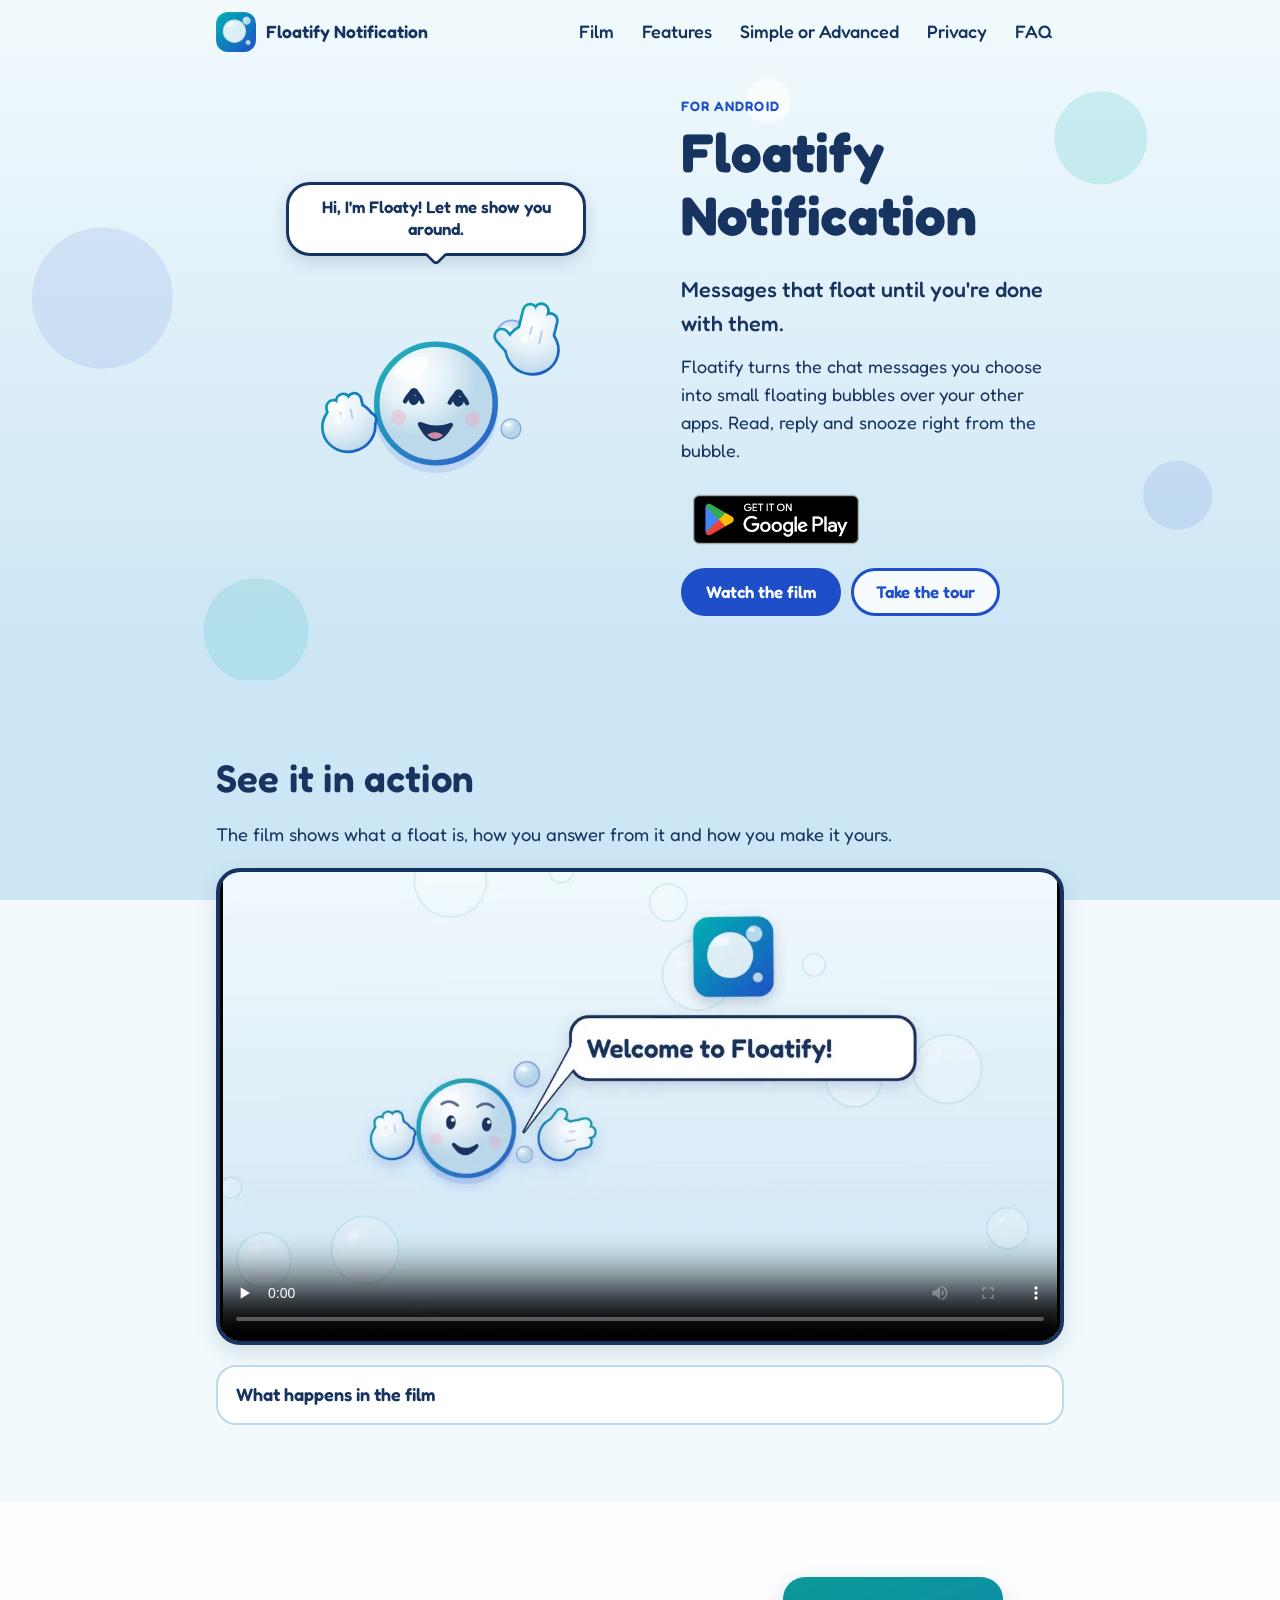
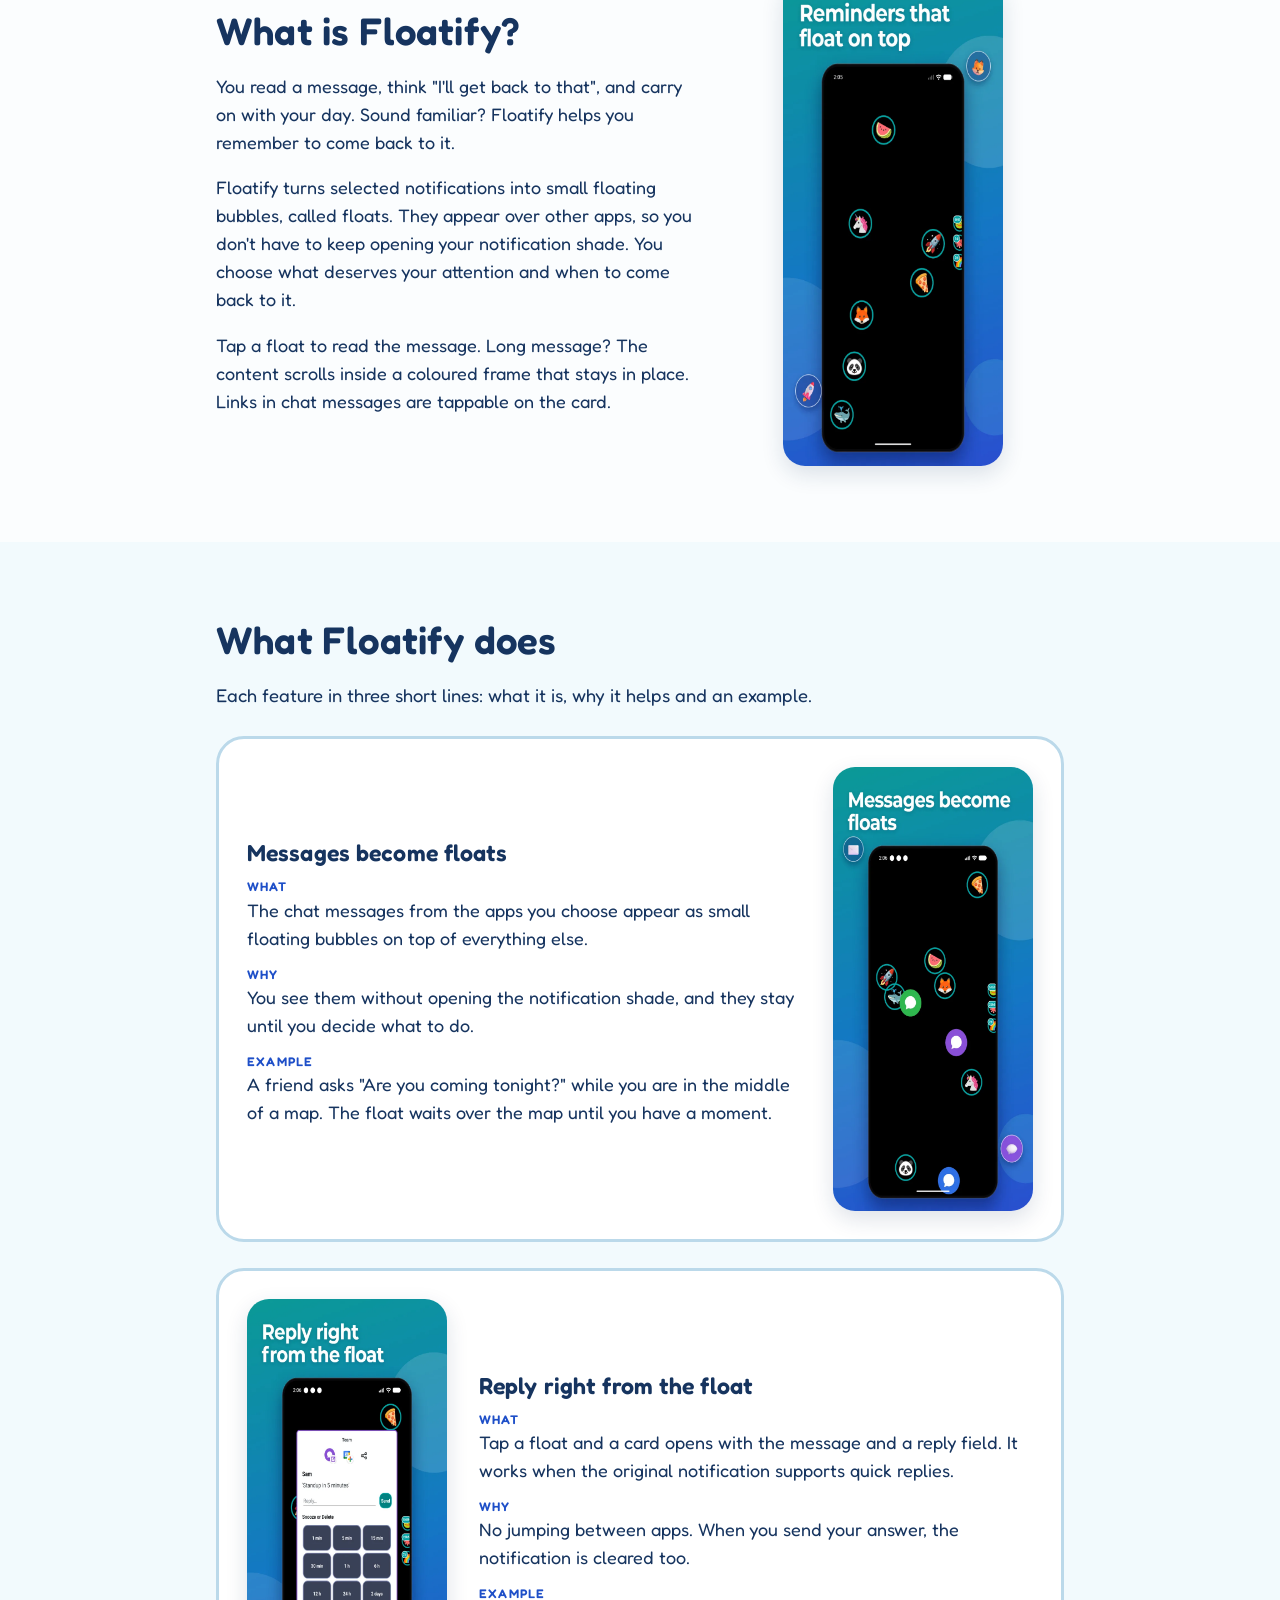
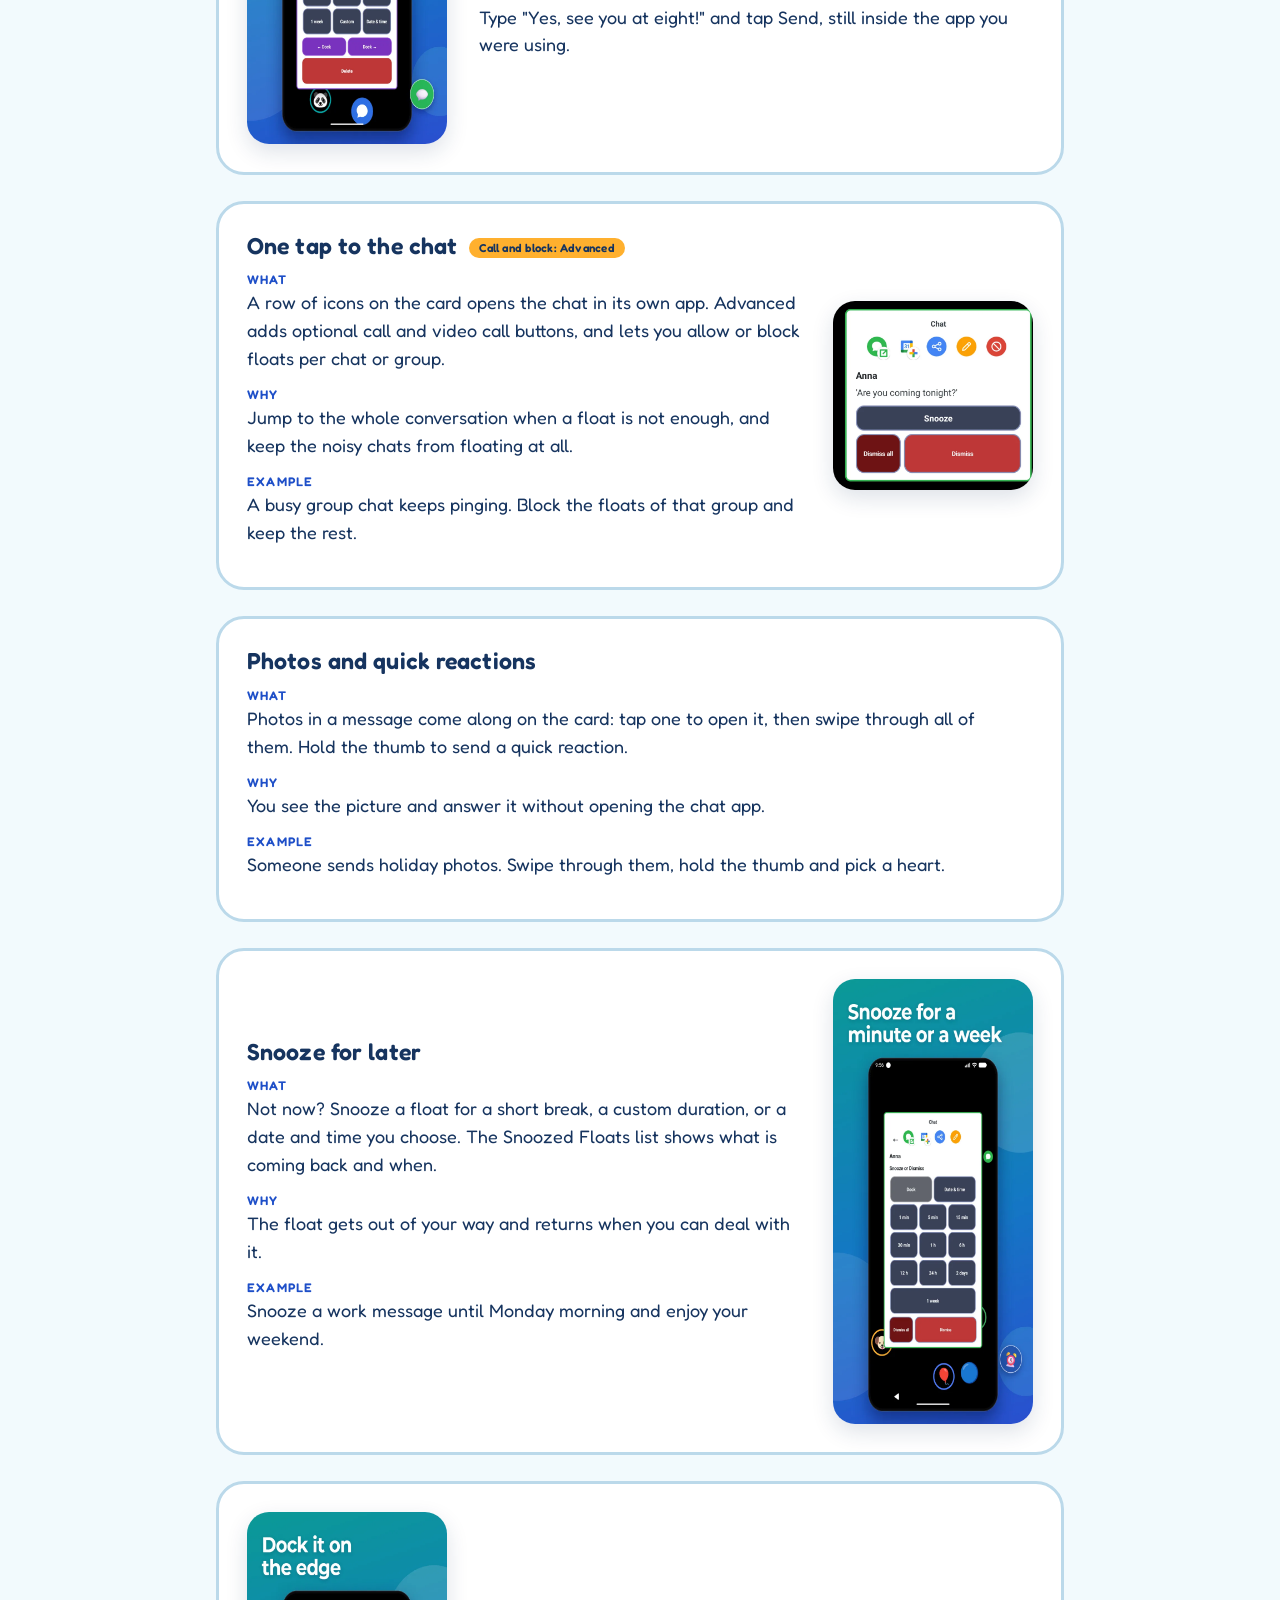
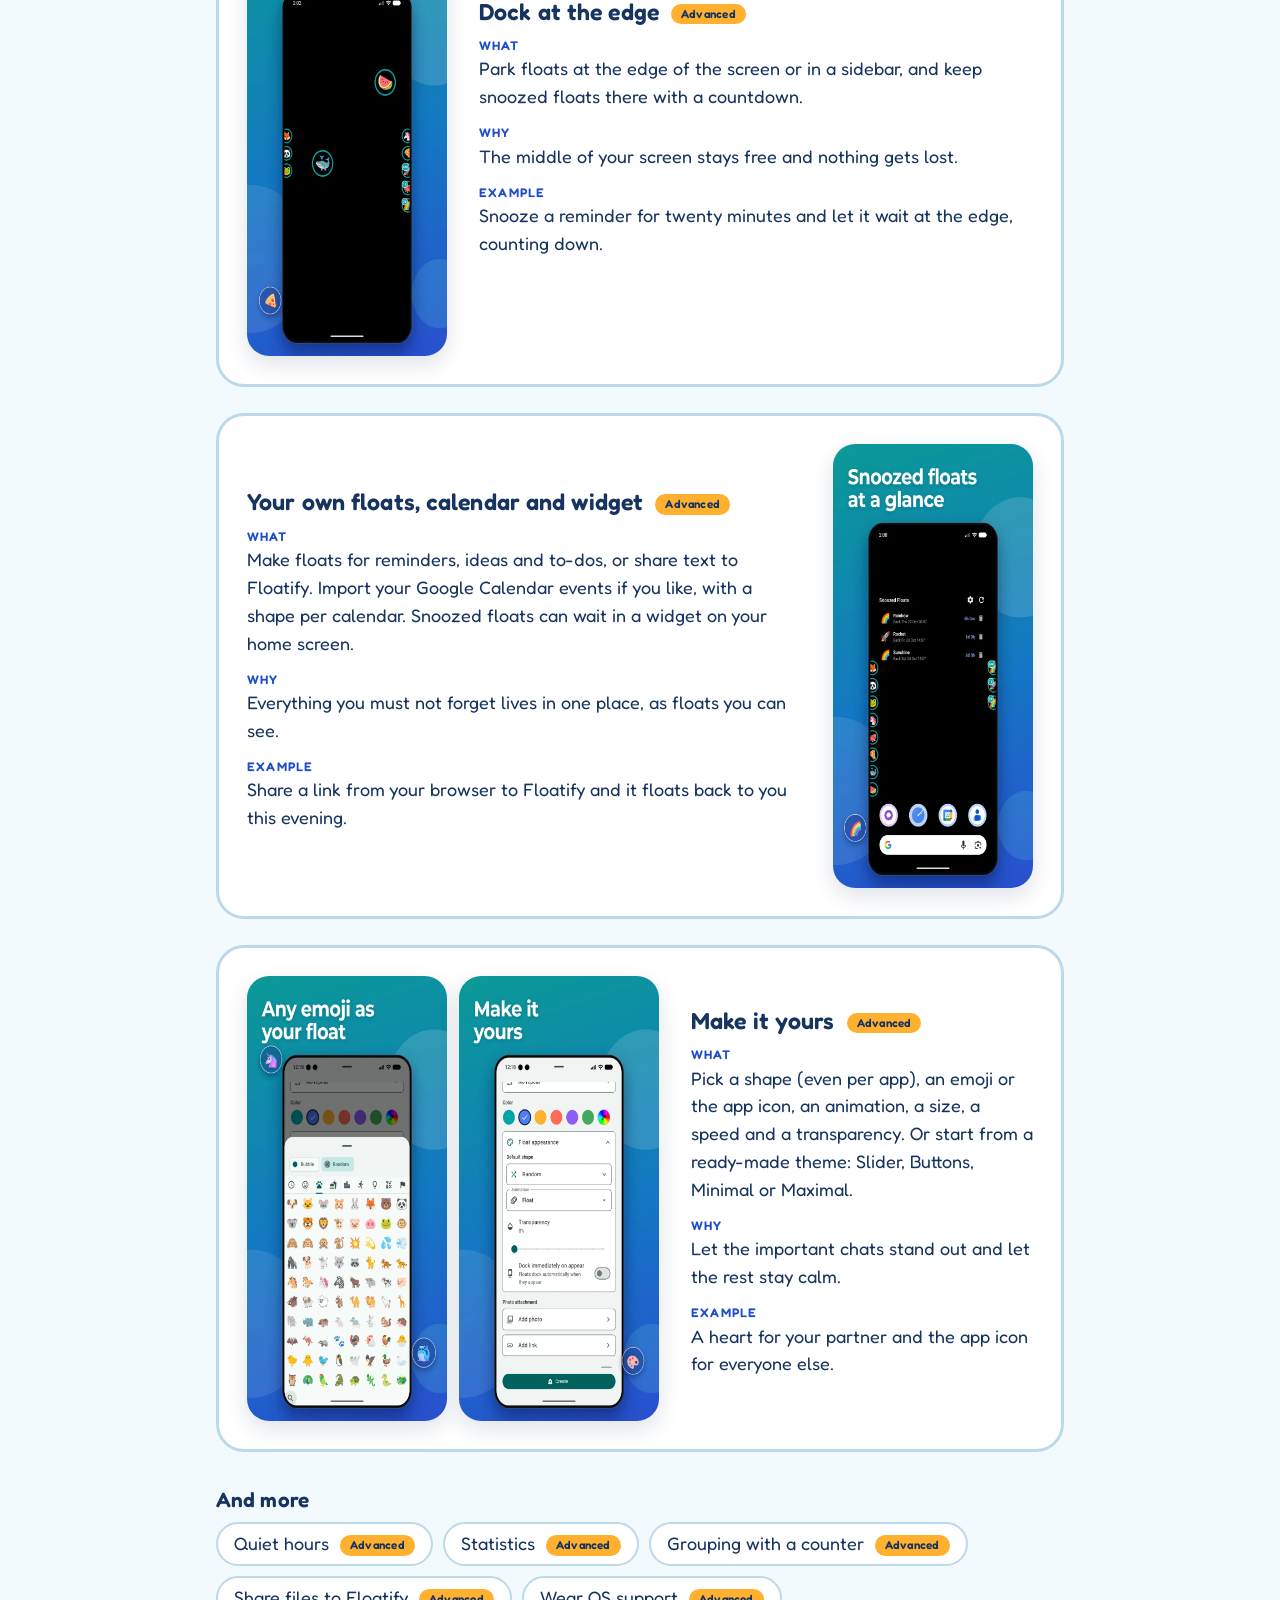
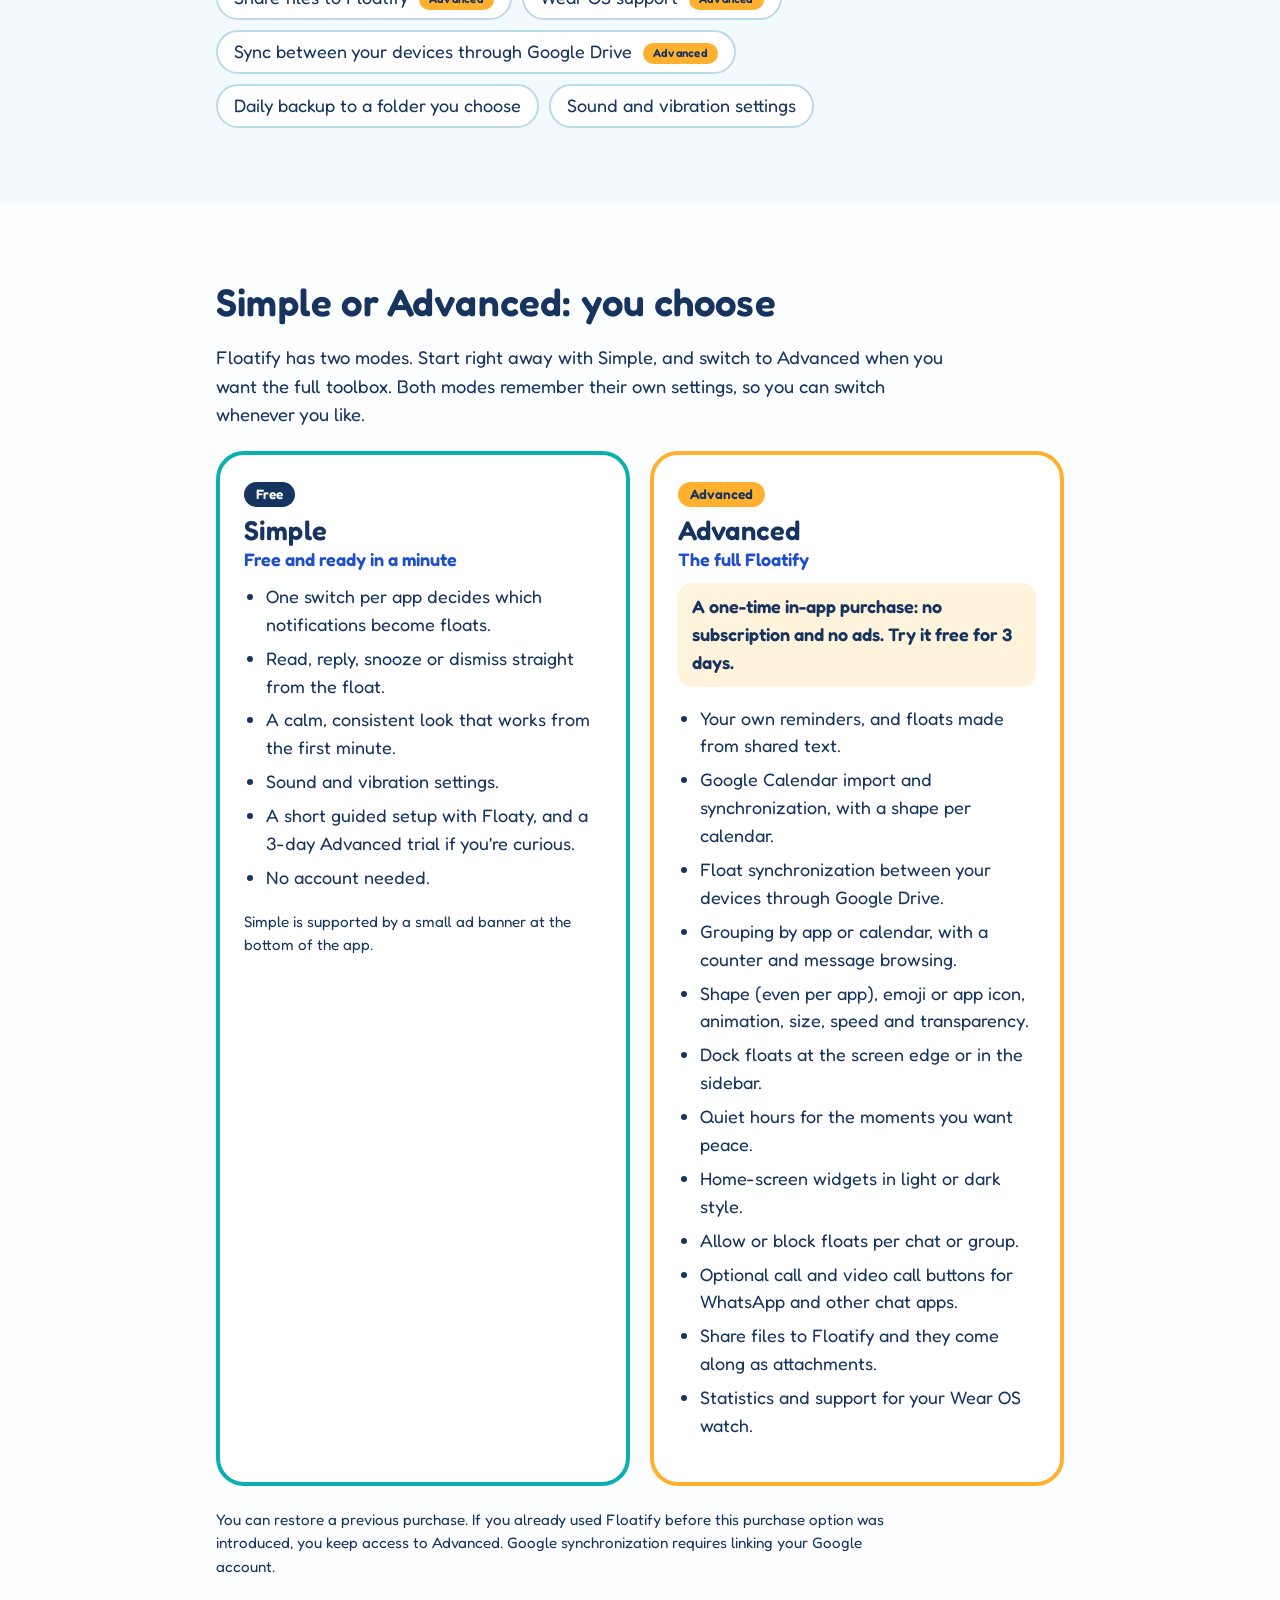
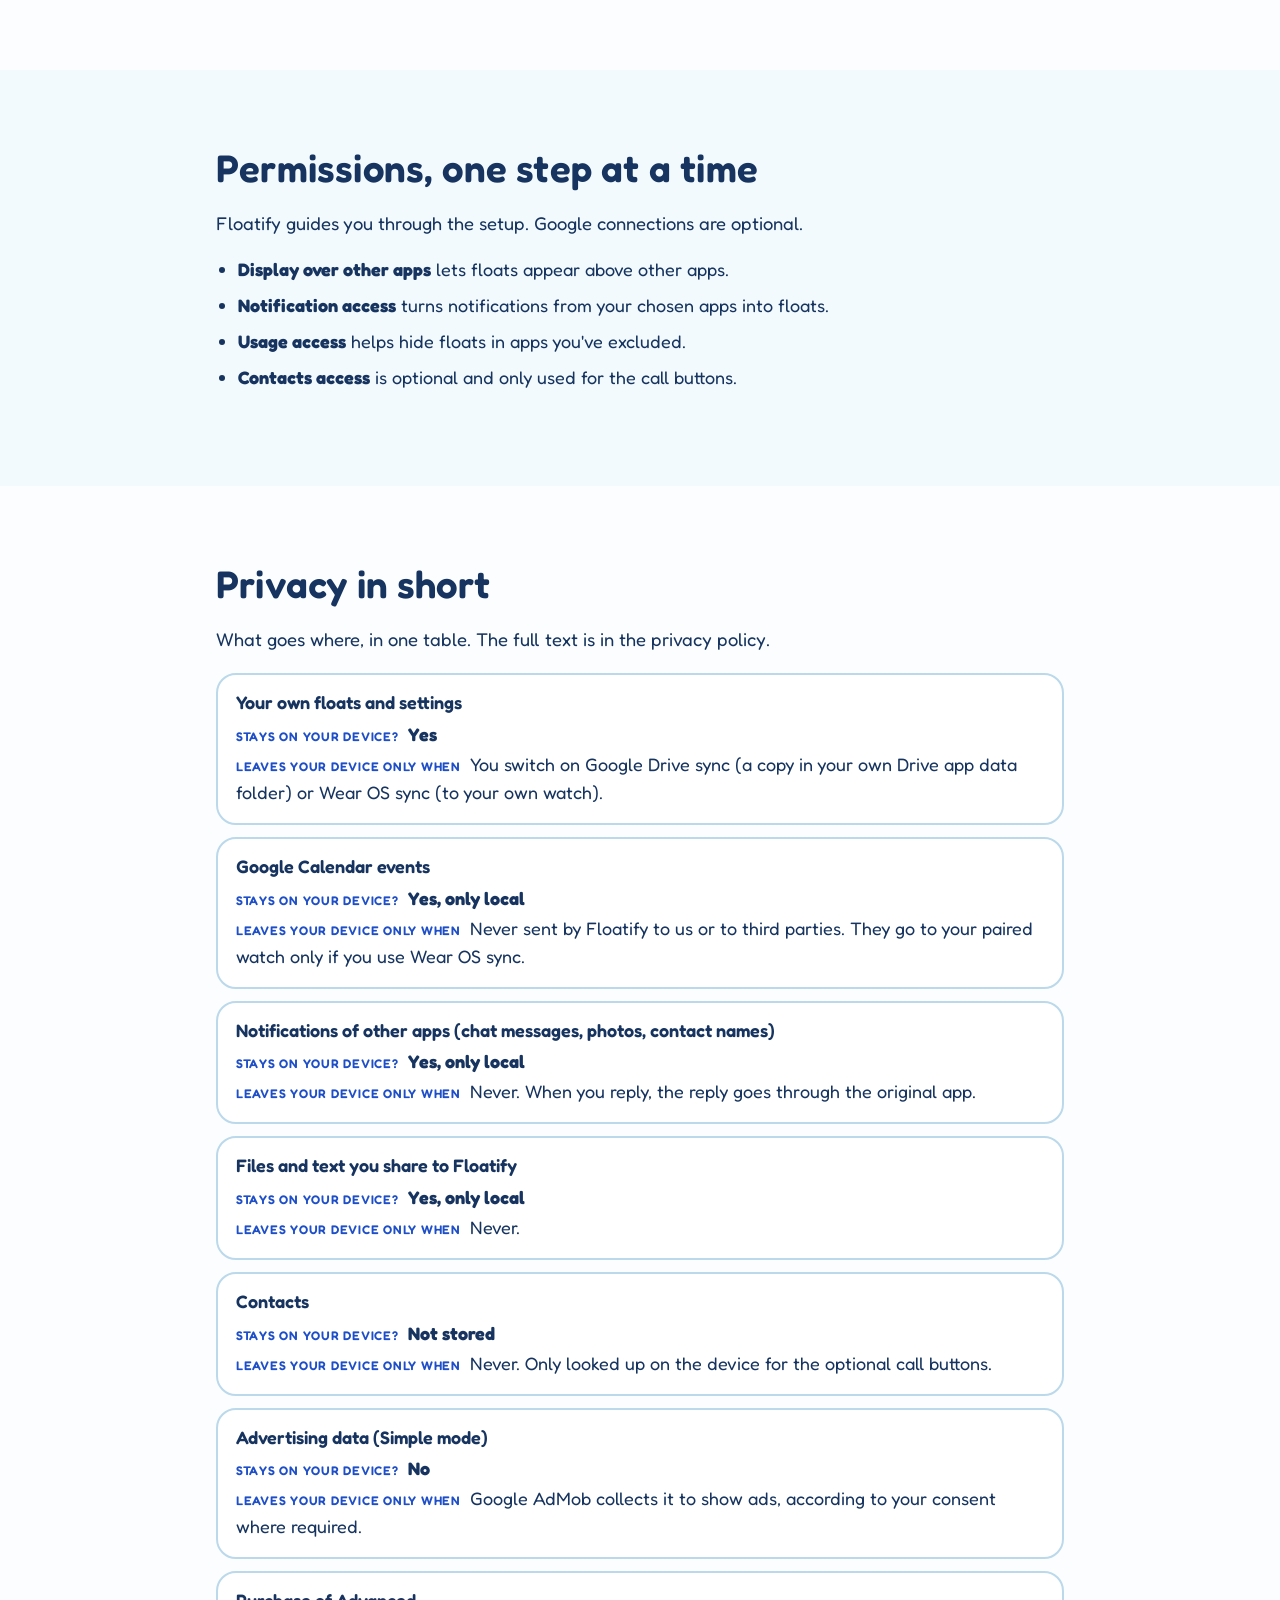
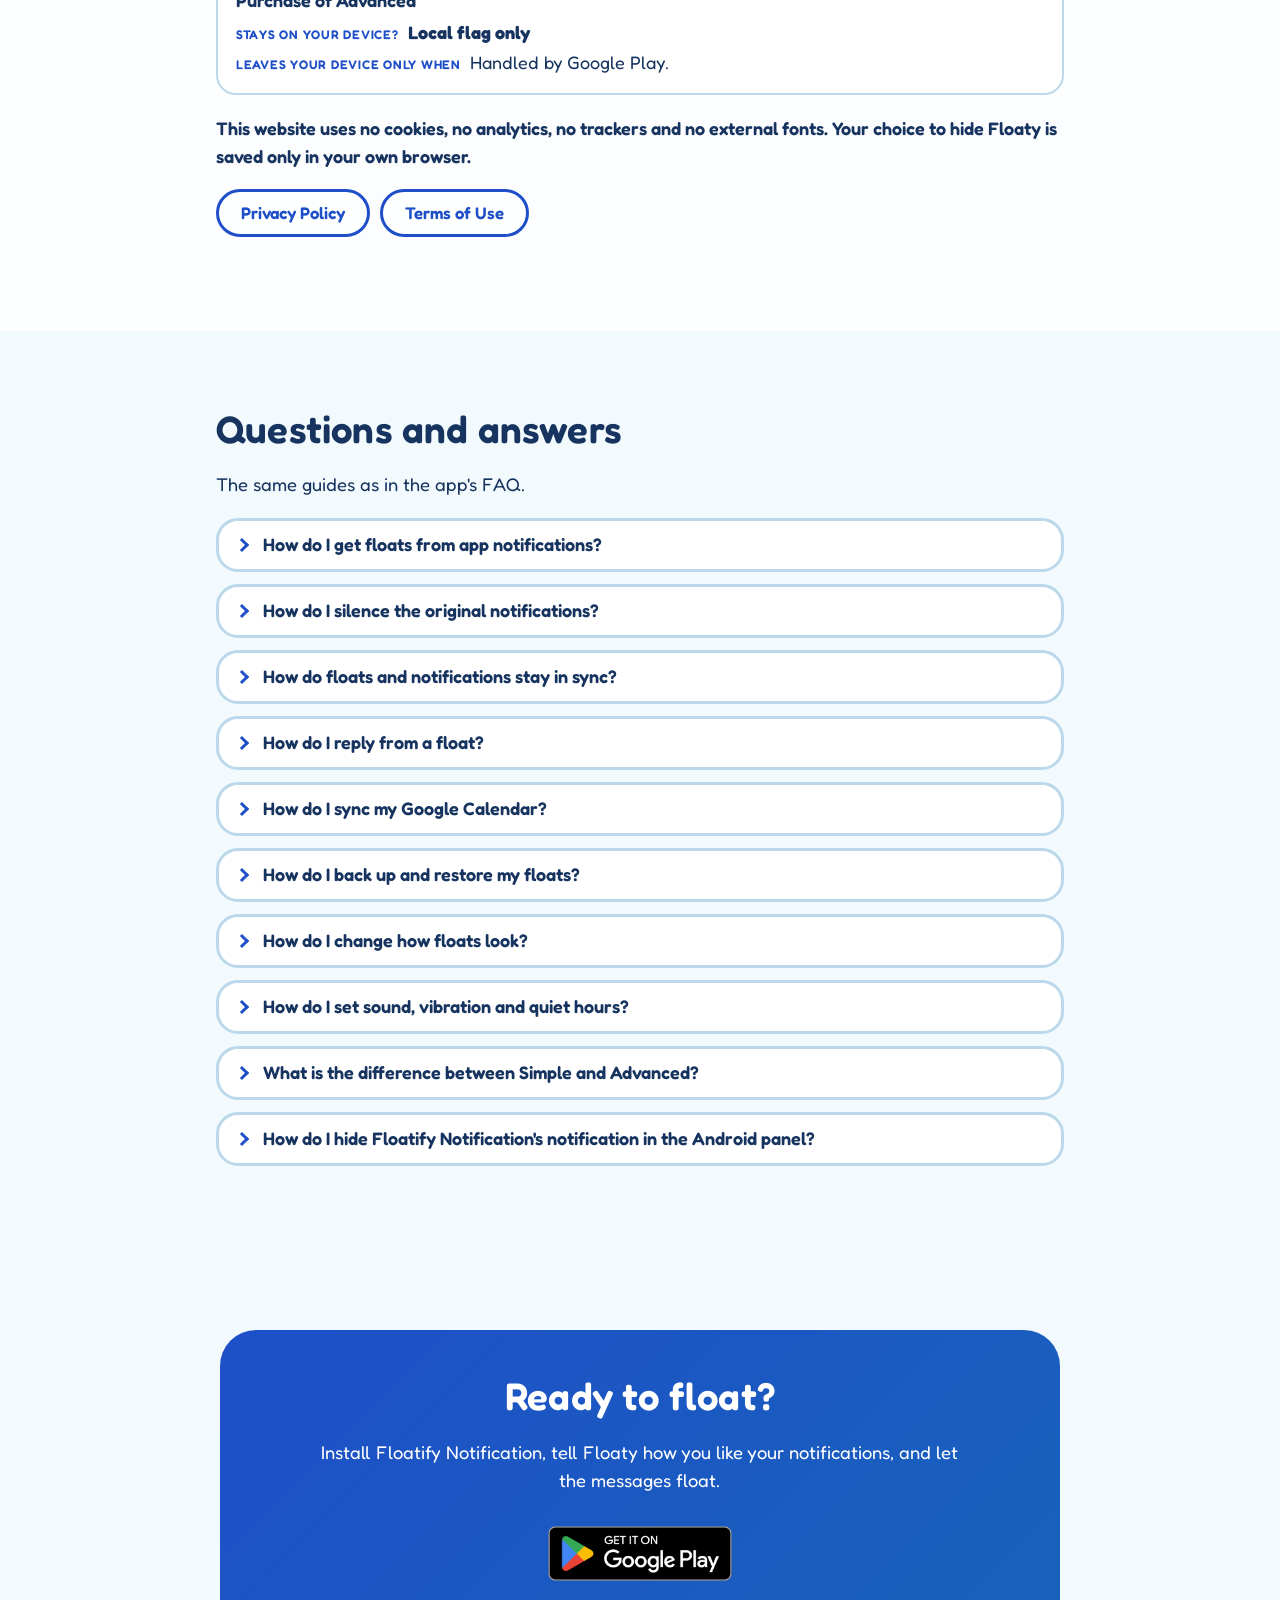
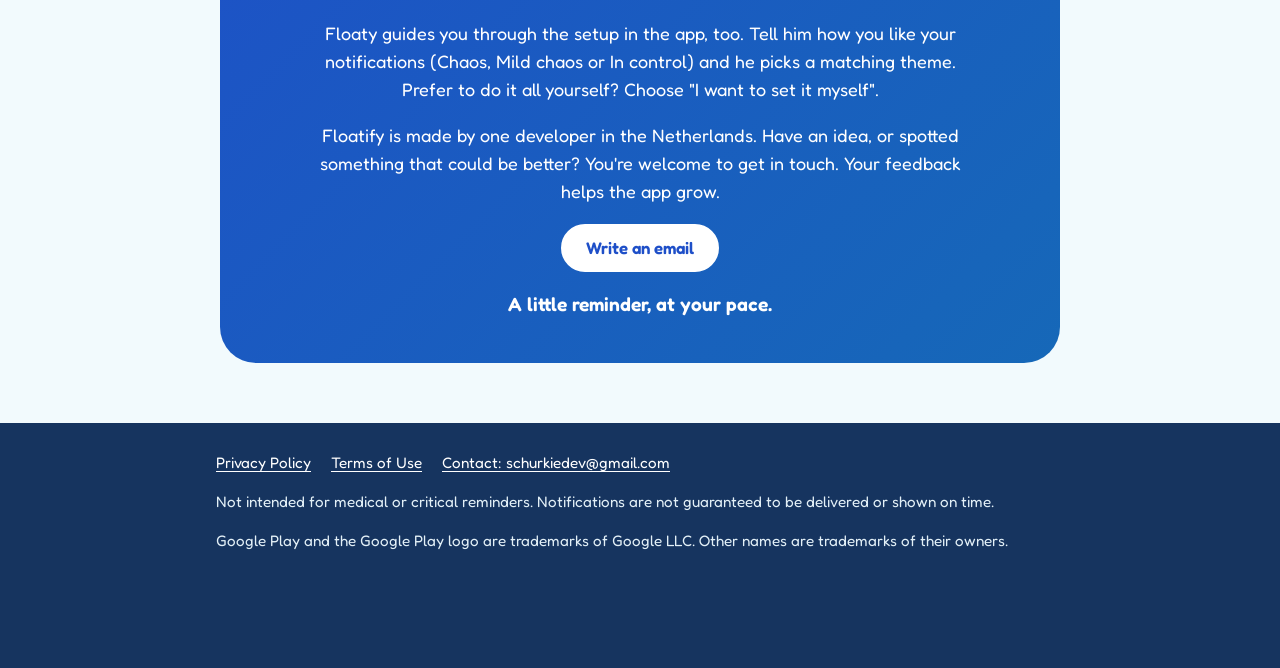
==== FloatifyNotifications/index.html @ dc4e61ee "Floatify website: Floaty as guide, promo film, feature and privacy sections Static site in FloatifyN" ====
<!doctype html>
<html lang="en" dir="ltr">
<head>
<meta charset="utf-8">
<meta name="viewport" content="width=device-width, initial-scale=1">
<title>Floatify Notification – messages that float until you&#39;re done</title>
<meta name="description" content="Floatify Notification turns chat messages into small floating bubbles over your other apps. Read, reply, snooze, dock. Free to start on Android.">
<link rel="canonical" href="https://schurkie.github.io/FloatifyNotifications/">
<meta name="theme-color" content="#0AB0B0">
<link rel="icon" type="image/png" sizes="32x32" href="assets/img/favicon-32.png">
<link rel="apple-touch-icon" href="assets/img/apple-touch-icon.png">
<meta property="og:type" content="website">
<meta property="og:site_name" content="Floatify Notification">
<meta property="og:title" content="Floatify Notification – messages that float until you&#39;re done">
<meta property="og:description" content="Floatify Notification turns chat messages into small floating bubbles over your other apps. Read, reply, snooze, dock. Free to start on Android.">
<meta property="og:url" content="https://schurkie.github.io/FloatifyNotifications/">
<meta property="og:image" content="https://schurkie.github.io/FloatifyNotifications/assets/img/og-image.png">
<meta property="og:image:width" content="1200">
<meta property="og:image:height" content="630">
<meta property="og:image:alt" content="Floaty, the Floatify mascot, next to the text Floatify Notification: messages that float until you&#39;re done.">
<meta name="twitter:card" content="summary_large_image">
<meta name="twitter:title" content="Floatify Notification – messages that float until you&#39;re done">
<meta name="twitter:description" content="Floatify Notification turns chat messages into small floating bubbles over your other apps. Read, reply, snooze, dock. Free to start on Android.">
<meta name="twitter:image" content="https://schurkie.github.io/FloatifyNotifications/assets/img/og-image.png">
<link rel="preload" href="assets/fonts/Fredoka-latin.woff2" as="font" type="font/woff2" crossorigin>
<link rel="stylesheet" href="assets/css/site.css">
<script>document.documentElement.className += ' js';</script>
<script type="application/ld+json">
{
  "@context": "https://schema.org",
  "@type": "SoftwareApplication",
  "name": "Floatify Notification",
  "description": "Floatify Notification turns chat messages into small floating bubbles over your other apps. Read, reply, snooze, dock. Free to start on Android.",
  "url": "https://schurkie.github.io/FloatifyNotifications/",
  "image": "https://schurkie.github.io/FloatifyNotifications/assets/img/og-image.png",
  "applicationCategory": "UtilitiesApplication",
  "operatingSystem": "ANDROID",
  "downloadUrl": "https://play.google.com/store/apps/details?id=com.bubblefication.bubblefication",
  "inLanguage": "en",
  "offers": {
    "@type": "Offer",
    "price": "0",
    "priceCurrency": "EUR",
    "description": "Free to install. Advanced mode is a one-time in-app purchase."
  }
}
</script>
</head>
<body>
<a class="skip" href="#main">Skip to the content</a>

<header class="site-header">
  <div class="wrap header-bar">
    <a class="brand" href="#top" aria-label="Floatify Notification, back to the top">
      <img src="assets/img/logo-192.png" width="40" height="40" alt="">
      <span>Floatify Notification</span>
    </a>
    <nav class="nav" aria-label="Sections">
      <a href="#film">Film</a><a href="#features">Features</a><a href="#modes">Simple or Advanced</a><a href="#privacy">Privacy</a><a href="#faq">FAQ</a>
    </nav>
  </div>
</header>

<main id="main">

  <section class="hero" id="top" data-guide="hero" data-say="Hi, I&#39;m Floaty! Let me show you around." data-pose="wave" aria-labelledby="hero-title">
    <div class="wrap hero-grid">
      <div class="hero-stage" id="hero-stage" data-gag-say="Whee!">
        <p class="bubble hero-bubble" id="hero-bubble">Hi, I&#39;m Floaty! Let me show you around.</p>
        <div class="hero-floaty">
          <img class="hero-fallback" src="assets/img/floaty-hero.svg" width="420" height="420" alt="Floaty, a friendly round bubble with a face and little hands, waving.">
          <div class="floaty-host" id="hero-host" aria-hidden="true"></div>
        </div>
      </div>
      <div class="hero-text">
        <p class="eyebrow">For Android</p>
        <h1 id="hero-title">Floatify Notification</h1>
        <p class="lead">Messages that float until you&#39;re done with them.</p>
        <p class="sub">Floatify turns the chat messages you choose into small floating bubbles over your other apps. Read, reply and snooze right from the bubble.</p>
        <div class="cta">
          <a class="play" data-avoid href="https://play.google.com/store/apps/details?id=com.bubblefication.bubblefication"><img src="assets/badges/google-play-en.png" width="646" height="250" alt="Get it on Google Play"></a>
          <div class="cta-buttons">
            <a class="btn btn-primary" data-avoid href="#film">Watch the film</a>
            <button class="btn btn-ghost js-only" data-avoid type="button" id="tour-start">Take the tour</button>
          </div>
        </div>
      </div>
    </div>
  </section>

  <section class="section" id="film" data-guide="film" data-say="Press play and see it in action." data-pose="welcome" aria-labelledby="film-title">
    <div class="wrap">
      <h2 id="film-title">See it in action</h2>
      <p class="section-lead">The film shows what a float is, how you answer from it and how you make it yours.</p>
      <div class="video-frame" data-avoid>
        <video controls playsinline preload="none" width="1280" height="720" poster="media/floatify-promo-long-poster.webp" aria-label="Floatify Notification, the film">
          <source src="media/floatify-promo-long.mp4" type="video/mp4">
          <p>Your browser cannot play this video. You can <a href="media/floatify-promo-long.mp4">download the film (MP4)</a>.</p>
        </video>
      </div>
      <details class="scenes">
        <summary>What happens in the film</summary>
        <ol>
          <li>Chat messages come in and disappear.</li>
          <li>Floatify turns every message into a float.</li>
          <li>Open it, read it, reply on the spot.</li>
          <li>One tap opens the chat, or blocks a contact or group.</li>
          <li>Photos come along: tap one, swipe through them all.</li>
          <li>Hold the thumb for a quick reaction.</li>
          <li>Snoozed floats wait in a widget on your home screen.</li>
          <li>Not now? Snooze it, or dock it at the edge.</li>
          <li>Reminders, ideas, to-dos: make your own floats.</li>
          <li>Make it yours. Pick a shape and a motion.</li>
          <li>No time? Start from a ready-made theme.</li>
          <li>Bigger? Faster? Just tap.</li>
          <li>Park floats at the edge, or in a sidebar.</li>
          <li>Your Google Calendar can send floats too.</li>
          <li>A daily backup keeps your floats safe.</li>
          <li>Simple is easy. Advanced is full control.</li>
          
        </ol>
      </details>
    </div>
  </section>

  <section class="section section-alt" id="what" data-guide="what" data-say="Messages come in and disappear. Floatify keeps them floating until you&#39;re done." data-pose="wow" aria-labelledby="what-title">
    <div class="wrap what-grid">
      <div class="what-text">
        <h2 id="what-title">What is Floatify?</h2>
        <p>You read a message, think &quot;I&#39;ll get back to that&quot;, and carry on with your day. Sound familiar? Floatify helps you remember to come back to it.</p>
        <p>Floatify turns selected notifications into small floating bubbles, called floats. They appear over other apps, so you don&#39;t have to keep opening your notification shade. You choose what deserves your attention and when to come back to it.</p>
        <p>Tap a float to read the message. Long message? The content scrolls inside a coloured frame that stays in place. Links in chat messages are tappable on the card.</p>
      </div>
      <figure class="shot">
        <img src="assets/img/shot-01-float-on-top.webp" width="720" height="1600" alt="A phone screen with small round floats with emoji floating on top of it, under the caption Reminders that float on top." loading="lazy" decoding="async">
      </figure>
    </div>
  </section>

  <section class="section" id="features" aria-labelledby="features-title">
    <div class="wrap">
      <div data-guide="features" data-say="Here&#39;s what I can do. Let me show you." data-pose="happy">
        <h2 id="features-title">What Floatify does</h2>
        <p class="section-lead">Each feature in three short lines: what it is, why it helps and an example.</p>
      </div>
      
      <article class="feature" id="f-floats" data-guide="feature-floats" data-say="Every message becomes a bubble, just like me. It floats until you&#39;re done." data-pose="happy">
        <div class="feature-text">
          <h3>Messages become floats
            
            
          </h3>
          <dl class="www">
            <div><dt>What</dt><dd>The chat messages from the apps you choose appear as small floating bubbles on top of everything else.</dd></div>
            <div><dt>Why</dt><dd>You see them without opening the notification shade, and they stay until you decide what to do.</dd></div>
            <div><dt>Example</dt><dd>A friend asks &quot;Are you coming tonight?&quot; while you are in the middle of a map. The float waits over the map until you have a moment.</dd></div>
          </dl>
        </div>
        
        <div class="feature-shots">
          <figure class="shot"><img src="assets/img/shot-02-messages-become-floats.webp" width="720" height="1600" alt="A phone screen with several floats, among them a chat bubble and a rocket, under the caption Messages become floats." loading="lazy" decoding="async"></figure>
          
        </div>
        
      </article>
      
      <article class="feature" id="f-reply" data-guide="feature-reply" data-say="Tap, type, send. You never have to leave your app." data-pose="wave">
        <div class="feature-text">
          <h3>Reply right from the float
            
            
          </h3>
          <dl class="www">
            <div><dt>What</dt><dd>Tap a float and a card opens with the message and a reply field. It works when the original notification supports quick replies.</dd></div>
            <div><dt>Why</dt><dd>No jumping between apps. When you send your answer, the notification is cleared too.</dd></div>
            <div><dt>Example</dt><dd>Type &quot;Yes, see you at eight!&quot; and tap Send, still inside the app you were using.</dd></div>
          </dl>
        </div>
        
        <div class="feature-shots">
          <figure class="shot"><img src="assets/img/shot-03-reply-from-float.webp" width="720" height="1600" alt="An opened float card with a message from Sam, a reply field with a Send button and a grid of snooze times, under the caption Reply right from the float." loading="lazy" decoding="async"></figure>
          
        </div>
        
      </article>
      
      <article class="feature" id="f-chat" data-guide="feature-chat" data-say="One tap opens the chat. A group that never stops? Block its floats." data-pose="welcome">
        <div class="feature-text">
          <h3>One tap to the chat
            
            <span class="tag tag-part" title="Part of Advanced mode">Call and block: Advanced</span>
          </h3>
          <dl class="www">
            <div><dt>What</dt><dd>A row of icons on the card opens the chat in its own app. Advanced adds optional call and video call buttons, and lets you allow or block floats per chat or group.</dd></div>
            <div><dt>Why</dt><dd>Jump to the whole conversation when a float is not enough, and keep the noisy chats from floating at all.</dd></div>
            <div><dt>Example</dt><dd>A busy group chat keeps pinging. Block the floats of that group and keep the rest.</dd></div>
          </dl>
        </div>
        
        <div class="feature-shots">
          <figure class="shot"><img src="assets/img/card-open-chat.webp" width="720" height="680" alt="An opened float card for the contact Anna with a row of round icon buttons for opening the chat, adding to a calendar, sharing, editing and blocking, and buttons to snooze and dismiss." loading="lazy" decoding="async"></figure>
          
        </div>
        
      </article>
      
      <article class="feature" id="f-photos" data-guide="feature-photos" data-say="Photos come along! Swipe through them, and hold the thumb to react." data-pose="wow">
        <div class="feature-text">
          <h3>Photos and quick reactions
            
            
          </h3>
          <dl class="www">
            <div><dt>What</dt><dd>Photos in a message come along on the card: tap one to open it, then swipe through all of them. Hold the thumb to send a quick reaction.</dd></div>
            <div><dt>Why</dt><dd>You see the picture and answer it without opening the chat app.</dd></div>
            <div><dt>Example</dt><dd>Someone sends holiday photos. Swipe through them, hold the thumb and pick a heart.</dd></div>
          </dl>
        </div>
        
      </article>
      
      <article class="feature" id="f-snooze" data-guide="feature-snooze" data-say="Not now? Snooze it. It floats back when you&#39;re ready." data-pose="happy">
        <div class="feature-text">
          <h3>Snooze for later
            
            
          </h3>
          <dl class="www">
            <div><dt>What</dt><dd>Not now? Snooze a float for a short break, a custom duration, or a date and time you choose. The Snoozed Floats list shows what is coming back and when.</dd></div>
            <div><dt>Why</dt><dd>The float gets out of your way and returns when you can deal with it.</dd></div>
            <div><dt>Example</dt><dd>Snooze a work message until Monday morning and enjoy your weekend.</dd></div>
          </dl>
        </div>
        
        <div class="feature-shots">
          <figure class="shot"><img src="assets/img/shot-05-snooze.webp" width="720" height="1600" alt="The opened float card of a chat with a grid of snooze times from one minute to one week, under the caption Snooze for a minute or a week." loading="lazy" decoding="async"></figure>
          
        </div>
        
      </article>
      
      <article class="feature" id="f-dock" data-guide="feature-dock" data-say="Park floats at the edge, out of your way." data-pose="welcome">
        <div class="feature-text">
          <h3>Dock at the edge
            <span class="tag" title="Part of Advanced mode">Advanced</span>
            
          </h3>
          <dl class="www">
            <div><dt>What</dt><dd>Park floats at the edge of the screen or in a sidebar, and keep snoozed floats there with a countdown.</dd></div>
            <div><dt>Why</dt><dd>The middle of your screen stays free and nothing gets lost.</dd></div>
            <div><dt>Example</dt><dd>Snooze a reminder for twenty minutes and let it wait at the edge, counting down.</dd></div>
          </dl>
        </div>
        
        <div class="feature-shots">
          <figure class="shot"><img src="assets/img/shot-04-dock-on-edge.webp" width="720" height="1600" alt="A phone screen with a column of small docked floats along the left edge and one more float on the right edge, under the caption Dock it on the edge." loading="lazy" decoding="async"></figure>
          
        </div>
        
      </article>
      
      <article class="feature" id="f-own" data-guide="feature-own" data-say="Make floats for your own reminders, too. I&#39;ll keep them in sight." data-pose="thumbsUp">
        <div class="feature-text">
          <h3>Your own floats, calendar and widget
            <span class="tag" title="Part of Advanced mode">Advanced</span>
            
          </h3>
          <dl class="www">
            <div><dt>What</dt><dd>Make floats for reminders, ideas and to-dos, or share text to Floatify. Import your Google Calendar events if you like, with a shape per calendar. Snoozed floats can wait in a widget on your home screen.</dd></div>
            <div><dt>Why</dt><dd>Everything you must not forget lives in one place, as floats you can see.</dd></div>
            <div><dt>Example</dt><dd>Share a link from your browser to Floatify and it floats back to you this evening.</dd></div>
          </dl>
        </div>
        
        <div class="feature-shots">
          <figure class="shot"><img src="assets/img/shot-06-widget.webp" width="720" height="1600" alt="A phone home screen with a Floatify widget listing three snoozed floats, under the caption Snoozed floats at a glance." loading="lazy" decoding="async"></figure>
          
        </div>
        
      </article>
      
      <article class="feature" id="f-look" data-guide="feature-look" data-say="Pick a shape and a motion. Make it yours!" data-pose="happy">
        <div class="feature-text">
          <h3>Make it yours
            <span class="tag" title="Part of Advanced mode">Advanced</span>
            
          </h3>
          <dl class="www">
            <div><dt>What</dt><dd>Pick a shape (even per app), an emoji or the app icon, an animation, a size, a speed and a transparency. Or start from a ready-made theme: Slider, Buttons, Minimal or Maximal.</dd></div>
            <div><dt>Why</dt><dd>Let the important chats stand out and let the rest stay calm.</dd></div>
            <div><dt>Example</dt><dd>A heart for your partner and the app icon for everyone else.</dd></div>
          </dl>
        </div>
        
        <div class="feature-shots">
          <figure class="shot"><img src="assets/img/shot-07-any-emoji.webp" width="720" height="1600" alt="The emoji picker of Floatify with a large grid of animals and faces, under the caption Any emoji as your float." loading="lazy" decoding="async"></figure>
          <figure class="shot"><img src="assets/img/shot-08-make-it-yours.webp" width="720" height="1600" alt="The Float appearance settings with colour choices, default shape, animation and transparency, under the caption Make it yours." loading="lazy" decoding="async"></figure>
        </div>
        
      </article>
      
      <div class="more" data-guide="more" data-say="And there is a bit more." data-pose="welcome">
        <h3>And more</h3>
        <ul class="chips">
          <li>Quiet hours <span class="tag" title="Part of Advanced mode">Advanced</span></li>
          <li>Statistics <span class="tag" title="Part of Advanced mode">Advanced</span></li>
          <li>Grouping with a counter <span class="tag" title="Part of Advanced mode">Advanced</span></li>
          <li>Share files to Floatify <span class="tag" title="Part of Advanced mode">Advanced</span></li>
          <li>Wear OS support <span class="tag" title="Part of Advanced mode">Advanced</span></li>
          <li>Sync between your devices through Google Drive <span class="tag" title="Part of Advanced mode">Advanced</span></li>
          <li>Daily backup to a folder you choose</li>
          <li>Sound and vibration settings</li>
          
        </ul>
      </div>
    </div>
  </section>

  <section class="section section-alt" id="modes" data-guide="modes" data-say="Simple is easy. Advanced is full control." data-pose="welcome" data-gag-say="Boing!" aria-labelledby="modes-title">
    <div class="wrap">
      <h2 id="modes-title">Simple or Advanced: you choose</h2>
      <p class="section-lead">Floatify has two modes. Start right away with Simple, and switch to Advanced when you want the full toolbox. Both modes remember their own settings, so you can switch whenever you like.</p>
      <div class="cards">
        <article class="card card-simple">
          <p class="card-badge">Free</p>
          <h3>Simple</h3>
          <p class="card-tag">Free and ready in a minute</p>
          <ul>
            <li>One switch per app decides which notifications become floats.</li>
            <li>Read, reply, snooze or dismiss straight from the float.</li>
            <li>A calm, consistent look that works from the first minute.</li>
            <li>Sound and vibration settings.</li>
            <li>A short guided setup with Floaty, and a 3-day Advanced trial if you&#39;re curious.</li>
            <li>No account needed.</li>
            
          </ul>
          <p class="card-note">Simple is supported by a small ad banner at the bottom of the app.</p>
        </article>
        <article class="card card-advanced">
          <p class="card-badge card-badge-adv">Advanced</p>
          <h3>Advanced</h3>
          <p class="card-tag">The full Floatify</p>
          <p class="card-price">A one-time in-app purchase: no subscription and no ads. Try it free for 3 days.</p>
          <ul>
            <li>Your own reminders, and floats made from shared text.</li>
            <li>Google Calendar import and synchronization, with a shape per calendar.</li>
            <li>Float synchronization between your devices through Google Drive.</li>
            <li>Grouping by app or calendar, with a counter and message browsing.</li>
            <li>Shape (even per app), emoji or app icon, animation, size, speed and transparency.</li>
            <li>Dock floats at the screen edge or in the sidebar.</li>
            <li>Quiet hours for the moments you want peace.</li>
            <li>Home-screen widgets in light or dark style.</li>
            <li>Allow or block floats per chat or group.</li>
            <li>Optional call and video call buttons for WhatsApp and other chat apps.</li>
            <li>Share files to Floatify and they come along as attachments.</li>
            <li>Statistics and support for your Wear OS watch.</li>
            
          </ul>
        </article>
      </div>
      <p class="footnote">You can restore a previous purchase. If you already used Floatify before this purchase option was introduced, you keep access to Advanced. Google synchronization requires linking your Google account.</p>
    </div>
  </section>

  <section class="section" id="permissions" data-guide="permissions" data-say="Android asks for a few permissions. I&#39;ll help with each one." data-pose="rest" aria-labelledby="perm-title">
    <div class="wrap">
      <h2 id="perm-title">Permissions, one step at a time</h2>
      <p class="section-lead">Floatify guides you through the setup. Google connections are optional.</p>
      <ul class="perms">
        <li><strong>Display over other apps</strong> lets floats appear above other apps.</li>
        <li><strong>Notification access</strong> turns notifications from your chosen apps into floats.</li>
        <li><strong>Usage access</strong> helps hide floats in apps you&#39;ve excluded.</li>
        <li><strong>Contacts access</strong> is optional and only used for the call buttons.</li>
        
      </ul>
    </div>
  </section>

  <section class="section section-alt" id="privacy" data-guide="privacy" data-say="Your messages stay on your phone." data-pose="happy" aria-labelledby="privacy-title">
    <div class="wrap">
      <h2 id="privacy-title">Privacy in short</h2>
      <p class="section-lead">What goes where, in one table. The full text is in the privacy policy.</p>
      <dl class="prows" aria-label="Where your data goes">
        
        <div class="prow">
          <dt>Your own floats and settings</dt>
          <dd><span class="prow-label">Stays on your device?</span> <strong>Yes</strong></dd>
          <dd><span class="prow-label">Leaves your device only when</span> You switch on Google Drive sync (a copy in your own Drive app data folder) or Wear OS sync (to your own watch).</dd>
        </div>
        
        <div class="prow">
          <dt>Google Calendar events</dt>
          <dd><span class="prow-label">Stays on your device?</span> <strong>Yes, only local</strong></dd>
          <dd><span class="prow-label">Leaves your device only when</span> Never sent by Floatify to us or to third parties. They go to your paired watch only if you use Wear OS sync.</dd>
        </div>
        
        <div class="prow">
          <dt>Notifications of other apps (chat messages, photos, contact names)</dt>
          <dd><span class="prow-label">Stays on your device?</span> <strong>Yes, only local</strong></dd>
          <dd><span class="prow-label">Leaves your device only when</span> Never. When you reply, the reply goes through the original app.</dd>
        </div>
        
        <div class="prow">
          <dt>Files and text you share to Floatify</dt>
          <dd><span class="prow-label">Stays on your device?</span> <strong>Yes, only local</strong></dd>
          <dd><span class="prow-label">Leaves your device only when</span> Never.</dd>
        </div>
        
        <div class="prow">
          <dt>Contacts</dt>
          <dd><span class="prow-label">Stays on your device?</span> <strong>Not stored</strong></dd>
          <dd><span class="prow-label">Leaves your device only when</span> Never. Only looked up on the device for the optional call buttons.</dd>
        </div>
        
        <div class="prow">
          <dt>Advertising data (Simple mode)</dt>
          <dd><span class="prow-label">Stays on your device?</span> <strong>No</strong></dd>
          <dd><span class="prow-label">Leaves your device only when</span> Google AdMob collects it to show ads, according to your consent where required.</dd>
        </div>
        
        <div class="prow">
          <dt>Purchase of Advanced</dt>
          <dd><span class="prow-label">Stays on your device?</span> <strong>Local flag only</strong></dd>
          <dd><span class="prow-label">Leaves your device only when</span> Handled by Google Play.</dd>
        </div>
        
      </dl>
      <p class="site-privacy">This website uses no cookies, no analytics, no trackers and no external fonts. Your choice to hide Floaty is saved only in your own browser.</p>
      <p class="links">
        <a class="btn btn-ghost" href="/privacy_policy.html">Privacy Policy</a>
        <a class="btn btn-ghost" href="/terms.html">Terms of Use</a>
      </p>
    </div>
  </section>

  <section class="section" id="faq" data-guide="faq" data-say="Questions? Open one and I&#39;ll wait." data-pose="wow" aria-labelledby="faq-title">
    <div class="wrap">
      <h2 id="faq-title">Questions and answers</h2>
      <p class="section-lead">The same guides as in the app&#39;s FAQ.</p>
      <div class="faq-list">
        
        <details class="qa" id="q-notif">
          <summary><span>How do I get floats from app notifications?</span></summary>
          <div class="qa-body">
            <ol><li>Open Settings with the gear icon at the top right of the home screen, then open Notification settings.</li><li>If you see Notification access required, tap Enable and switch on Floatify Notification in the list that opens. Floatify Notification only reads notifications to make floats.</li><li>Choose your apps in the app list. In Advanced you pick per app: floats on (green), floats off (red) or visible while the app is open (purple). In Simple you switch an app on or off.</li><li>Send yourself a message in a chosen app. A float appears; tap it to read the message or reply.</li></ol>
            
            
          </div>
        </details>
        
        <details class="qa" id="q-silence">
          <summary><span>How do I silence the original notifications?</span></summary>
          <div class="qa-body">
            <ol><li>A float already shows the message. Silencing the original notification stops the double sound and pop-up, while Floatify Notification still receives it. Never block an app completely: Android then sends nothing to Floatify Notification and no float appears.</li><li>Android does not let one app change another app&#39;s settings, so Floatify Notification guides you through it, one app at a time.</li><li>Open Settings → Notification settings and tap Silence selected apps. Tap the button for the first app: Android opens that app&#39;s notification settings. Set it (or its channels) to Silent and press back.</li><li>Floatify Notification marks the app as done. Tap the button for the next app until all are done. Use Start over to run it again.</li></ol>
            
            
          </div>
        </details>
        
        <details class="qa" id="q-sync">
          <summary><span>How do floats and notifications stay in sync?</span></summary>
          <div class="qa-body">
            
            <ul><li>Open Settings → Notification settings.</li><li>Dismiss notification on close: closing a float also removes its notification from the Android notification panel.</li><li>Remove float when notification disappears: the other way around. Swiping a notification away already removes its float. With this switch on, the float also goes when the app clears its own notification, for example after you read the chat in the app.</li><li>Mark as read when opened or closed: also marks a chat message as read in its own app, so the sender sees it was read.</li></ul>
            
          </div>
        </details>
        
        <details class="qa" id="q-reply">
          <summary><span>How do I reply from a float?</span></summary>
          <div class="qa-body">
            <ol><li>Make sure the chat app is switched on in Settings → Notification settings.</li><li>When a message arrives, tap its float. A card opens with the message and a reply field.</li><li>Type your answer and tap Send. The notification is cleared as well.</li></ol>
            
            
          </div>
        </details>
        
        <details class="qa" id="q-calendar">
          <summary><span>How do I sync my Google Calendar?</span></summary>
          <div class="qa-body">
            <ol><li>Calendar sync belongs to Advanced mode. Switch to Advanced in Settings first (you can try it free for 3 days).</li><li>Open Settings → Calendar &amp; Sync and sign in with your Google account.</li><li>Choose which calendars to use. Events from those calendars become floats.</li></ol>
            
            
          </div>
        </details>
        
        <details class="qa" id="q-backup">
          <summary><span>How do I back up and restore my floats?</span></summary>
          <div class="qa-body">
            <ol><li>Open Settings → Backup &amp; restore.</li><li>Tap Choose folder, pick a folder, then tap Back up now. Turn on Automatic backup to do this on a schedule.</li><li>On a new phone: install Floatify Notification, open the same section, choose the folder and tap Restore from backup.</li></ol>
            
            
          </div>
        </details>
        
        <details class="qa" id="q-look">
          <summary><span>How do I change how floats look?</span></summary>
          <div class="qa-body">
            
            <ul><li>Open Settings → Float appearance.</li><li>In Advanced you can start from a theme (Slider, Buttons, Minimal or Maximal). Dock mode, Design your sidebar and Shape are right there.</li></ul>
            
          </div>
        </details>
        
        <details class="qa" id="q-sound">
          <summary><span>How do I set sound, vibration and quiet hours?</span></summary>
          <div class="qa-body">
            
            <ul><li>Open Settings → Sound &amp; Vibration to switch the sound and vibration on or off.</li><li>Switch on Quiet mode in the same section (Advanced) and set a start and end time. Floats and notifications stay silent in that period.</li></ul>
            
          </div>
        </details>
        
        <details class="qa" id="q-mode">
          <summary><span>What is the difference between Simple and Advanced?</span></summary>
          <div class="qa-body">
            
            <ul><li>At the top of Settings you switch between Simple and Advanced.</li><li>Simple: only app notifications become floats, with one switch per app. No account needed.</li><li>Advanced: everything, including your own floats, Google Calendar, sharing, shapes and themes. You can try it free for 3 days.</li></ul>
            
          </div>
        </details>
        
        <details class="qa" id="q-panel">
          <summary><span>How do I hide Floatify Notification&#39;s notification in the Android panel?</span></summary>
          <div class="qa-body">
            
            
            <p>Floatify Notification posts no notification of its own for your floats. To keep floats on screen, Android requires an app to show one small silent entry while floats are active. Floatify Notification keeps it at the lowest priority and hidden on the lock screen, and removes it as soon as no float is active.</p><p>You can hide it completely: open the notification settings of Floatify Notification, open the category Floatify Notification overlay and switch it off. The floats keep working.</p><p>The message Floatify Notification is displayed over other apps comes from Android itself and an app cannot remove it. If you do not want Floatify Notification to use this function, tap that message to open the settings and switch it off. Floats cannot appear then.</p>
          </div>
        </details>
        
      </div>
    </div>
  </section>

  <section class="section closing" id="closing" data-guide="closing" data-say="That&#39;s it! I&#39;ll be right here when you need me." data-pose="thumbsUp" aria-labelledby="closing-title">
    <div class="wrap closing-box">
      <h2 id="closing-title">Ready to float?</h2>
      <p class="section-lead">Install Floatify Notification, tell Floaty how you like your notifications, and let the messages float.</p>
      <p class="closing-badge"><a class="play" data-avoid href="https://play.google.com/store/apps/details?id=com.bubblefication.bubblefication"><img src="assets/badges/google-play-en.png" width="646" height="250" alt="Get it on Google Play" loading="lazy"></a></p>
      <p>Floaty guides you through the setup in the app, too. Tell him how you like your notifications (Chaos, Mild chaos or In control) and he picks a matching theme. Prefer to do it all yourself? Choose &quot;I want to set it myself&quot;.</p>
      <p>Floatify is made by one developer in the Netherlands. Have an idea, or spotted something that could be better? You&#39;re welcome to get in touch. Your feedback helps the app grow.</p>
      <p><a class="btn btn-primary" data-avoid href="mailto:schurkiedev@gmail.com">Write an email</a></p>
      <p class="tagline">A little reminder, at your pace.</p>
    </div>
  </section>

</main>

<footer class="site-footer">
  <div class="wrap">
    <p class="footer-links">
      <a href="/privacy_policy.html">Privacy Policy</a>
      <a href="/terms.html">Terms of Use</a>
      <a href="mailto:schurkiedev@gmail.com">Contact: schurkiedev@gmail.com</a>
    </p>
    <p>Not intended for medical or critical reminders. Notifications are not guaranteed to be delivered or shown on time.</p>
    <p>Google Play and the Google Play logo are trademarks of Google LLC. Other names are trademarks of their owners.</p>
  </div>
</footer>

<!-- Floaty, the guide. Everything in here is added to the page only when JavaScript runs. -->
<div class="guide js-only" id="guide" hidden
     data-tour="Take the tour" data-next="Next" data-top="Back to top"
     data-hide="Hide Floaty" data-show="Show Floaty" data-floaty-label="Floaty: go to the next section">
  <div class="bubble guide-bubble" id="guide-bubble" hidden>
    <p aria-hidden="true"><span class="t-shown"></span><span class="t-rest"></span></p>
  </div>
  <div class="guide-bar" id="guide-bar">
    <button class="gbtn" type="button" id="guide-next">Take the tour</button>
    <button class="gx" type="button" id="guide-hide" aria-label="Hide Floaty" title="Hide Floaty"><span aria-hidden="true">&times;</span></button>
  </div>
  <button class="guide-body" type="button" id="guide-floaty" aria-label="Floaty: go to the next section">
    <span class="floaty-host" id="guide-host" aria-hidden="true"></span>
  </button>
</div>
<button class="show-floaty js-only" type="button" id="guide-show" hidden>Show Floaty</button>

<script src="assets/js/floaty.js" defer></script>
<script src="assets/js/gags.js" defer></script>
<script src="assets/js/guide.js" defer></script>
</body>
</html>
---- FloatifyNotifications/assets/css/site.css ----
/* Floatify Notification website. Mobile first. No external resources. */

/* ---------- fonts (self-hosted Fredoka, variable weight, SIL OFL) ---------- */
@font-face {
  font-family: "Fredoka";
  font-style: normal;
  font-weight: 300 700;
  font-display: swap;
  src: url("../fonts/Fredoka-latin-ext.woff2") format("woff2");
  unicode-range: U+0100-02BA, U+02BD-02C5, U+02C7-02CC, U+02CE-02D7, U+02DD-02FF, U+0304, U+0308, U+0329, U+1D00-1DBF, U+1E00-1E9F, U+1EF2-1EFF, U+2020, U+20A0-20AB, U+20AD-20C0, U+2113, U+2C60-2C7F, U+A720-A7FF;
}
@font-face {
  font-family: "Fredoka";
  font-style: normal;
  font-weight: 300 700;
  font-display: swap;
  src: url("../fonts/Fredoka-latin.woff2") format("woff2");
  unicode-range: U+0000-00FF, U+0131, U+0152-0153, U+02BB-02BC, U+02C6, U+02DA, U+02DC, U+0304, U+0308, U+0329, U+2000-206F, U+20AC, U+2122, U+2191, U+2193, U+2212, U+2215, U+FEFF, U+FFFD;
}

/* ---------- tokens ---------- */
:root {
  --teal: #0AB0B0;
  --blue: #1E4FC8;
  --ink: #16345F;
  --body: #E3F0F7;
  --edge: #BBD9EA;
  --accent: #FFB02E;
  --accent-dark: #C77F00;
  --bg-top: #F2FAFD;
  --bg-bottom: #CDE6F5;
  --white: #fff;
  --radius: 28px;
  --shadow: 0 8px 22px rgba(22, 52, 95, 0.14);
  --font: "Fredoka", ui-rounded, "Nunito", "Segoe UI", system-ui, sans-serif;
  color-scheme: light;
}

*, *::before, *::after { box-sizing: border-box; }
[hidden] { display: none !important; }
html { scroll-behavior: smooth; -webkit-text-size-adjust: 100%; text-size-adjust: 100%; }
body {
  margin: 0;
  font-family: var(--font);
  font-size: 1.125rem;
  line-height: 1.55;
  color: var(--ink);
  background: var(--bg-top) linear-gradient(180deg, var(--bg-top), var(--bg-bottom) 70%);
  background-attachment: fixed;
  overflow-x: hidden;
}
img, video { max-width: 100%; height: auto; }
a { color: var(--blue); text-underline-offset: 3px; }
a:hover { color: #123a9a; }
h1, h2, h3 { line-height: 1.15; margin: 0 0 0.5em; font-weight: 600; letter-spacing: 0.005em; }
h1 { font-size: clamp(2.1rem, 8.4vw, 3.4rem); font-weight: 700; }
h2 { font-size: clamp(1.7rem, 6vw, 2.4rem); }
h3 { font-size: 1.3rem; }
p { margin: 0 0 1em; }
:focus-visible { outline: 3px solid var(--blue); outline-offset: 3px; border-radius: 6px; }

.wrap { width: 100%; max-width: 880px; margin-inline: auto; padding-inline: 16px; }
html:not(.js) .js-only { display: none !important; }

.skip {
  position: absolute; inset-inline-start: 8px; top: -60px; z-index: 100;
  background: var(--ink); color: #fff; padding: 10px 16px; border-radius: 12px; text-decoration: none;
}
.skip:focus { top: 8px; }

/* ---------- header ---------- */
.site-header { padding-block: 10px; }
.header-bar { display: flex; align-items: center; justify-content: space-between; gap: 16px; }
.brand { display: inline-flex; align-items: center; gap: 10px; color: var(--ink); text-decoration: none; font-weight: 600; font-size: 1.1rem; }
.brand img { border-radius: 12px; }
.nav { display: none; gap: 4px; }
.nav a { color: var(--ink); text-decoration: none; padding: 8px 12px; border-radius: 999px; font-weight: 500; }
.nav a:hover { background: rgba(255, 255, 255, 0.8); }

/* ---------- buttons ---------- */
.btn, .gbtn {
  display: inline-flex; align-items: center; justify-content: center; gap: 8px;
  min-height: 48px; padding: 0 22px; border-radius: 999px; border: 3px solid var(--blue);
  font: inherit; font-weight: 600; font-size: 1.05rem; text-decoration: none; cursor: pointer;
  background: transparent; color: var(--blue);
}
.btn-primary { background: var(--blue); color: #fff; }
.btn-primary:hover { background: #123a9a; color: #fff; }
.btn-ghost { background: rgba(255, 255, 255, 0.85); }
.btn-ghost:hover { background: #fff; color: #123a9a; }
.play { display: inline-block; line-height: 0; }
.play img { width: 190px; height: auto; }

/* ---------- bubbles ---------- */
.bubble {
  position: relative; margin: 0; padding: 12px 18px; background: #fff; color: var(--ink);
  border: 3px solid var(--ink); border-radius: 24px; font-weight: 600; font-size: 1.05rem; line-height: 1.3;
  box-shadow: 0 6px 16px rgba(22, 52, 95, 0.16);
}
.bubble::after {
  content: ""; position: absolute; width: 16px; height: 16px; background: #fff;
  border-right: 3px solid var(--ink); border-bottom: 3px solid var(--ink);
  inset-inline-start: var(--tx, 50%); bottom: -10px; transform: translateX(-50%) rotate(45deg);
  border-bottom-right-radius: 5px;
}
.bubble.is-in { animation: pop 0.45s cubic-bezier(0.3, 1.5, 0.5, 1) both; transform-origin: var(--tx, 50%) 100%; }
.bubble.is-out { animation: pop-out 0.2s ease-in both; transform-origin: var(--tx, 50%) 100%; }
@keyframes pop { 0% { transform: scale(0.4); opacity: 0; } 100% { transform: scale(1); opacity: 1; } }
@keyframes pop-out { to { transform: scale(0.6); opacity: 0; } }
.t-rest { opacity: 0; }

/* ---------- hero ---------- */
.hero { position: relative; overflow: clip; padding-block: 8px 40px; }
.hero::before {
  content: ""; position: absolute; inset: 0; pointer-events: none; z-index: 0;
  background:
    radial-gradient(circle at 86% 12%, rgba(10, 176, 176, 0.16) 0 46px, transparent 47px),
    radial-gradient(circle at 8% 38%, rgba(30, 79, 200, 0.10) 0 70px, transparent 71px),
    radial-gradient(circle at 92% 70%, rgba(30, 79, 200, 0.10) 0 34px, transparent 35px),
    radial-gradient(circle at 20% 92%, rgba(10, 176, 176, 0.14) 0 52px, transparent 53px),
    radial-gradient(circle at 60% 6%, rgba(255, 255, 255, 0.7) 0 22px, transparent 23px);
}
.hero-grid { position: relative; z-index: 1; display: grid; gap: 8px; }
.hero-stage { --u: 0.42; display: flex; flex-direction: column; align-items: center; gap: 14px; order: -1; }
.hero-bubble { max-width: 300px; text-align: center; }
.hero-floaty { position: relative; width: calc(420px * var(--u)); height: calc(420px * var(--u)); }
.hero-floaty .floaty-host { position: absolute; inset-inline-start: calc(-140px * var(--u)); top: calc(-140px * var(--u)); }
.hero-fallback { display: block; width: 100%; height: 100%; }
html.js .hero-fallback { display: none; }
.floaty-host { position: relative; display: block; width: calc(700px * var(--u)); height: calc(700px * var(--u)); pointer-events: none; }
.eyebrow { margin: 0 0 4px; font-weight: 600; letter-spacing: 0.08em; text-transform: uppercase; font-size: 0.85rem; color: var(--blue); }
.hero-text { text-align: center; }
.hero .lead { font-size: 1.35rem; font-weight: 500; margin-bottom: 0.6em; }
.hero .sub { max-width: 34em; margin-inline: auto; }
.cta { display: flex; flex-direction: column; align-items: center; gap: 12px; margin-top: 18px; }
.cta-buttons { display: flex; flex-wrap: wrap; justify-content: center; gap: 10px; }

/* small phones: keep the badge and the film button in the first screen */
@media (max-width: 759px) {
  .hero { padding-block: 0 28px; }
  .hero-stage { --u: 0.34; gap: 10px; }
  .hero .lead { font-size: 1.2rem; }
  .cta { margin-top: 12px; }
}
@media (max-width: 759px) and (max-height: 780px) {
  .hero .sub { display: none; }
}

/* ---------- sections ---------- */
.section { padding-block: clamp(36px, 7vw, 76px); scroll-margin-top: 12px; }
.section-alt { background: rgba(255, 255, 255, 0.72); }
.section-lead { font-size: 1.15rem; max-width: 40em; }
[data-guide] { scroll-margin-top: 16px; }

.video-frame {
  aspect-ratio: 16 / 9; border-radius: 24px; overflow: hidden; background: #000;
  border: 4px solid var(--ink); box-shadow: var(--shadow); margin-block: 20px;
}
.video-frame video { display: block; width: 100%; height: 100%; object-fit: contain; }
.scenes { background: #fff; border: 2px solid var(--edge); border-radius: 20px; padding: 4px 18px; }
.scenes summary, .qa summary { cursor: pointer; font-weight: 600; min-height: 48px; display: flex; align-items: center; }
.scenes ol { margin: 0 0 14px; padding-inline-start: 1.4em; }
.scenes li { margin-bottom: 4px; }

.what-grid { display: grid; gap: 28px; align-items: center; }
.shot { margin: 0; }
.shot img { display: block; width: min(220px, 62vw); border-radius: 22px; box-shadow: var(--shadow); margin-inline: auto; }

/* features */
.feature {
  display: grid; gap: 22px; align-items: center; margin-block: 26px; padding: 22px;
  background: #fff; border: 3px solid var(--edge); border-radius: var(--radius);
}
.feature h3 { font-size: 1.45rem; }
.www { margin: 0; }
.www div { margin-bottom: 12px; }
.www dt { font-size: 0.78rem; font-weight: 600; letter-spacing: 0.1em; text-transform: uppercase; color: var(--blue); }
.www dd { margin: 0; }
.feature-shots { display: flex; gap: 12px; justify-content: center; }
.feature-shots .shot img { width: min(210px, 42vw); }
.feature-shots .shot:only-child img { width: min(220px, 62vw); }
.tag {
  display: inline-block; vertical-align: middle; margin-inline-start: 6px; padding: 1px 10px; border-radius: 999px;
  background: var(--accent); color: var(--ink); font-size: 0.72rem; font-weight: 600; letter-spacing: 0.02em; line-height: 1.6;
}
.more h3 { margin-top: 36px; }
.chips { display: flex; flex-wrap: wrap; gap: 10px; list-style: none; padding: 0; margin: 0; }
.chips li { background: #fff; border: 2px solid var(--edge); border-radius: 999px; padding: 6px 16px; }

/* modes */
.cards { display: grid; gap: 20px; margin-block: 22px; }
.card { background: #fff; border-radius: var(--radius); padding: 24px; border: 4px solid var(--teal); }
.card-advanced { border-color: var(--accent); }
.card h3 { font-size: 1.7rem; margin-bottom: 0; }
.card-tag { font-weight: 600; color: var(--blue); margin-bottom: 0.5em; }
.card-badge {
  display: inline-block; margin: 0 0 8px; padding: 2px 12px; border-radius: 999px; font-weight: 600; font-size: 0.85rem;
  background: var(--ink); color: #fff;
}
.card-badge-adv { background: var(--accent); color: var(--ink); }
.card-price { font-weight: 600; background: #FFF3DC; border-radius: 14px; padding: 10px 14px; }
.card ul { padding-inline-start: 1.2em; margin: 0 0 1em; }
.card li { margin-bottom: 6px; }
.card-note, .footnote { font-size: 0.95rem; }
.footnote { max-width: 46em; }

.perms { padding-inline-start: 1.2em; }
.perms li { margin-bottom: 8px; }

/* privacy */
.prows { margin: 20px 0; }
.prow { background: #fff; border: 2px solid var(--edge); border-radius: 20px; padding: 14px 18px; margin-bottom: 12px; }
.prow dt { font-weight: 600; margin-bottom: 4px; }
.prow dd { margin: 2px 0; }
.prow-label { font-size: 0.78rem; font-weight: 600; letter-spacing: 0.06em; text-transform: uppercase; color: var(--blue); margin-inline-end: 4px; }
.site-privacy { font-weight: 600; }
.links { display: flex; flex-wrap: wrap; gap: 10px; }

/* FAQ */
.faq-list { margin-top: 20px; }
.qa { background: #fff; border: 3px solid var(--edge); border-radius: 22px; margin-bottom: 12px; }
.qa[open] { border-color: var(--teal); }
.qa summary { list-style: none; padding: 6px 18px; gap: 12px; }
.qa summary::-webkit-details-marker { display: none; }
.qa summary::before {
  content: ""; flex: none; width: 10px; height: 10px; margin-inline-end: 4px;
  border-right: 3px solid var(--blue); border-bottom: 3px solid var(--blue); transform: rotate(-45deg); transition: transform 0.2s;
}
[dir="rtl"] .qa summary::before { transform: rotate(135deg); }
.qa[open] summary::before { transform: rotate(45deg); }
.qa-body { padding: 0 18px 14px; }
.qa-body ol, .qa-body ul { padding-inline-start: 1.3em; margin: 0; }
.qa-body li { margin-bottom: 8px; }
.qa-body p:last-child { margin-bottom: 0; }

/* closing */
.closing-box {
  background: linear-gradient(135deg, var(--blue), #1668B8); color: #fff; border-radius: 36px;
  padding: 32px 22px; text-align: center; max-width: 840px;
}
.closing-box a:not(.btn) { color: #fff; }
.closing-box .btn-primary { background: #fff; color: var(--blue); border-color: #fff; }
.closing-box .btn-primary:hover { background: var(--body); color: #123a9a; }
.closing-box .section-lead, .closing-box p { margin-inline: auto; max-width: 36em; }
.closing-badge img { width: 210px; }
.tagline { font-weight: 600; font-size: 1.2rem; margin-top: 18px; margin-bottom: 0; }
.closing { padding-bottom: 60px; }

/* footer */
.site-footer { background: var(--ink); color: var(--body); padding-block: 28px 100px; font-size: 0.95rem; }
.site-footer a { color: #fff; }
.site-footer :focus-visible { outline-color: #fff; }
.footer-links { display: flex; flex-wrap: wrap; gap: 8px 20px; }

/* ---------- Floaty, the guide ---------- */
.guide {
  --u: 0.3; position: fixed; left: 0; top: 0; width: 0; height: 0; z-index: 60;
  transition: transform 0.75s cubic-bezier(0.3, 1.25, 0.5, 1), opacity 0.3s, visibility 0s;
}
.guide.no-anim { transition: none; }
.guide[data-state="off"] { opacity: 0; visibility: hidden; transition: opacity 0.25s, visibility 0s 0.25s; }
.guide-body {
  position: absolute; padding: 0; margin: 0; border: 0; background: transparent; cursor: pointer; border-radius: 50%;
  width: calc(230px * var(--u)); height: calc(230px * var(--u)); left: calc(-115px * var(--u)); top: calc(-115px * var(--u));
  min-width: 44px; min-height: 44px; -webkit-tap-highlight-color: transparent;
}
.guide .floaty-host { position: absolute; left: 50%; top: 50%; margin: calc(-350px * var(--u)) 0 0 calc(-350px * var(--u)); }
.guide-bar { position: absolute; display: flex; align-items: center; gap: 6px; top: -20px; height: 40px; }
.guide[data-side="right"] .guide-bar { right: calc(115px * var(--u) + 2px); flex-direction: row; }
.guide[data-side="left"] .guide-bar { left: calc(115px * var(--u) + 2px); flex-direction: row-reverse; }
.guide[data-mode="margin"] .guide-bar { top: calc(115px * var(--u) + 6px); left: 0; right: auto; transform: translateX(-50%); flex-direction: row; }
.gbtn { min-height: 40px; padding: 0 16px; font-size: 0.95rem; background: var(--blue); color: #fff; box-shadow: 0 4px 12px rgba(22, 52, 95, 0.25); white-space: nowrap; }
.gbtn:hover { background: #123a9a; }
.gx {
  width: 40px; height: 40px; border-radius: 50%; border: 3px solid var(--ink); background: #fff; color: var(--ink);
  font: inherit; font-size: 1.4rem; line-height: 1; cursor: pointer; padding: 0; display: inline-flex; align-items: center; justify-content: center;
}
.gx:hover { background: var(--body); }
.guide-bubble {
  position: absolute; z-index: 2; left: var(--bl, -200px); width: max-content; max-width: var(--bw, 260px); bottom: calc(115px * var(--u) + 12px);
}
.guide-bubble p { margin: 0; }
.guide-bubble.below { bottom: auto; top: calc(115px * var(--u) + 56px); }
.guide-bubble.below::after { bottom: auto; top: -10px; transform: translateX(-50%) rotate(225deg); }
.show-floaty {
  position: fixed; z-index: 55; inset-inline-end: 16px; bottom: 16px; min-height: 44px; padding: 0 18px; border-radius: 999px;
  border: 3px solid var(--ink); background: #fff; color: var(--ink); font: inherit; font-weight: 600; cursor: pointer; box-shadow: var(--shadow);
}
.show-floaty:hover { background: var(--body); }

/* ---------- wider screens ---------- */
@media (min-width: 640px) {
  .feature { grid-template-columns: 1fr auto; padding: 28px; gap: 32px; }
  .feature:nth-of-type(even) { grid-template-columns: auto 1fr; }
  .feature:nth-of-type(even) .feature-shots { order: -1; }
  .what-grid { grid-template-columns: 1.4fr 1fr; }
  .cards { grid-template-columns: 1fr 1fr; }
  .feature-shots .shot img, .feature-shots .shot:only-child img { width: 200px; }
  .closing-box { padding: 44px 40px; }
}
@media (min-width: 760px) {
  .nav { display: flex; }
  .hero-grid { grid-template-columns: 1.15fr 1fr; gap: 24px; align-items: center; padding-block: 24px; }
  .hero-stage { --u: 0.62; order: 0; }
  .hero-text { text-align: start; }
  .hero .sub { margin-inline: 0; }
  .cta { align-items: flex-start; }
  .cta-buttons { justify-content: flex-start; }
}

/* ---------- reduced motion ---------- */
@media (prefers-reduced-motion: reduce) {
  html { scroll-behavior: auto; }
  *, *::before, *::after { animation: none !important; transition: none !important; }
}
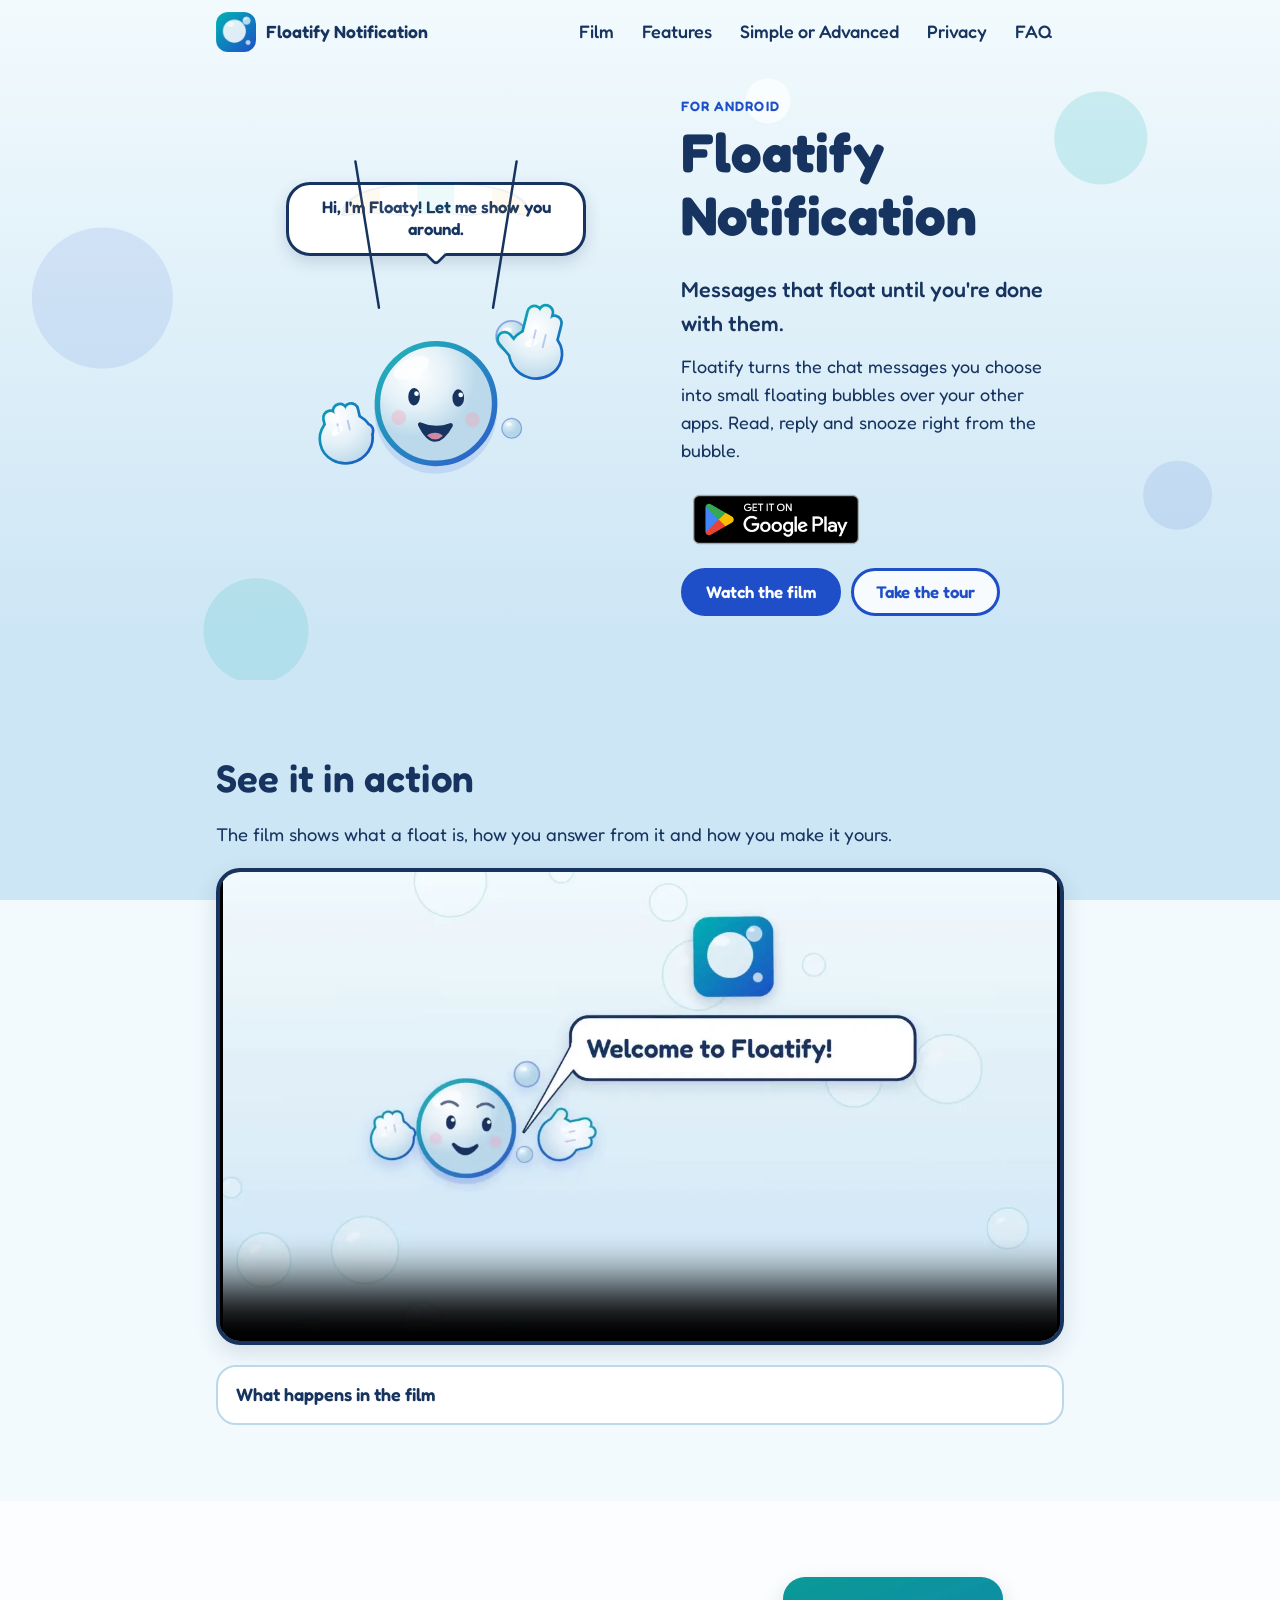
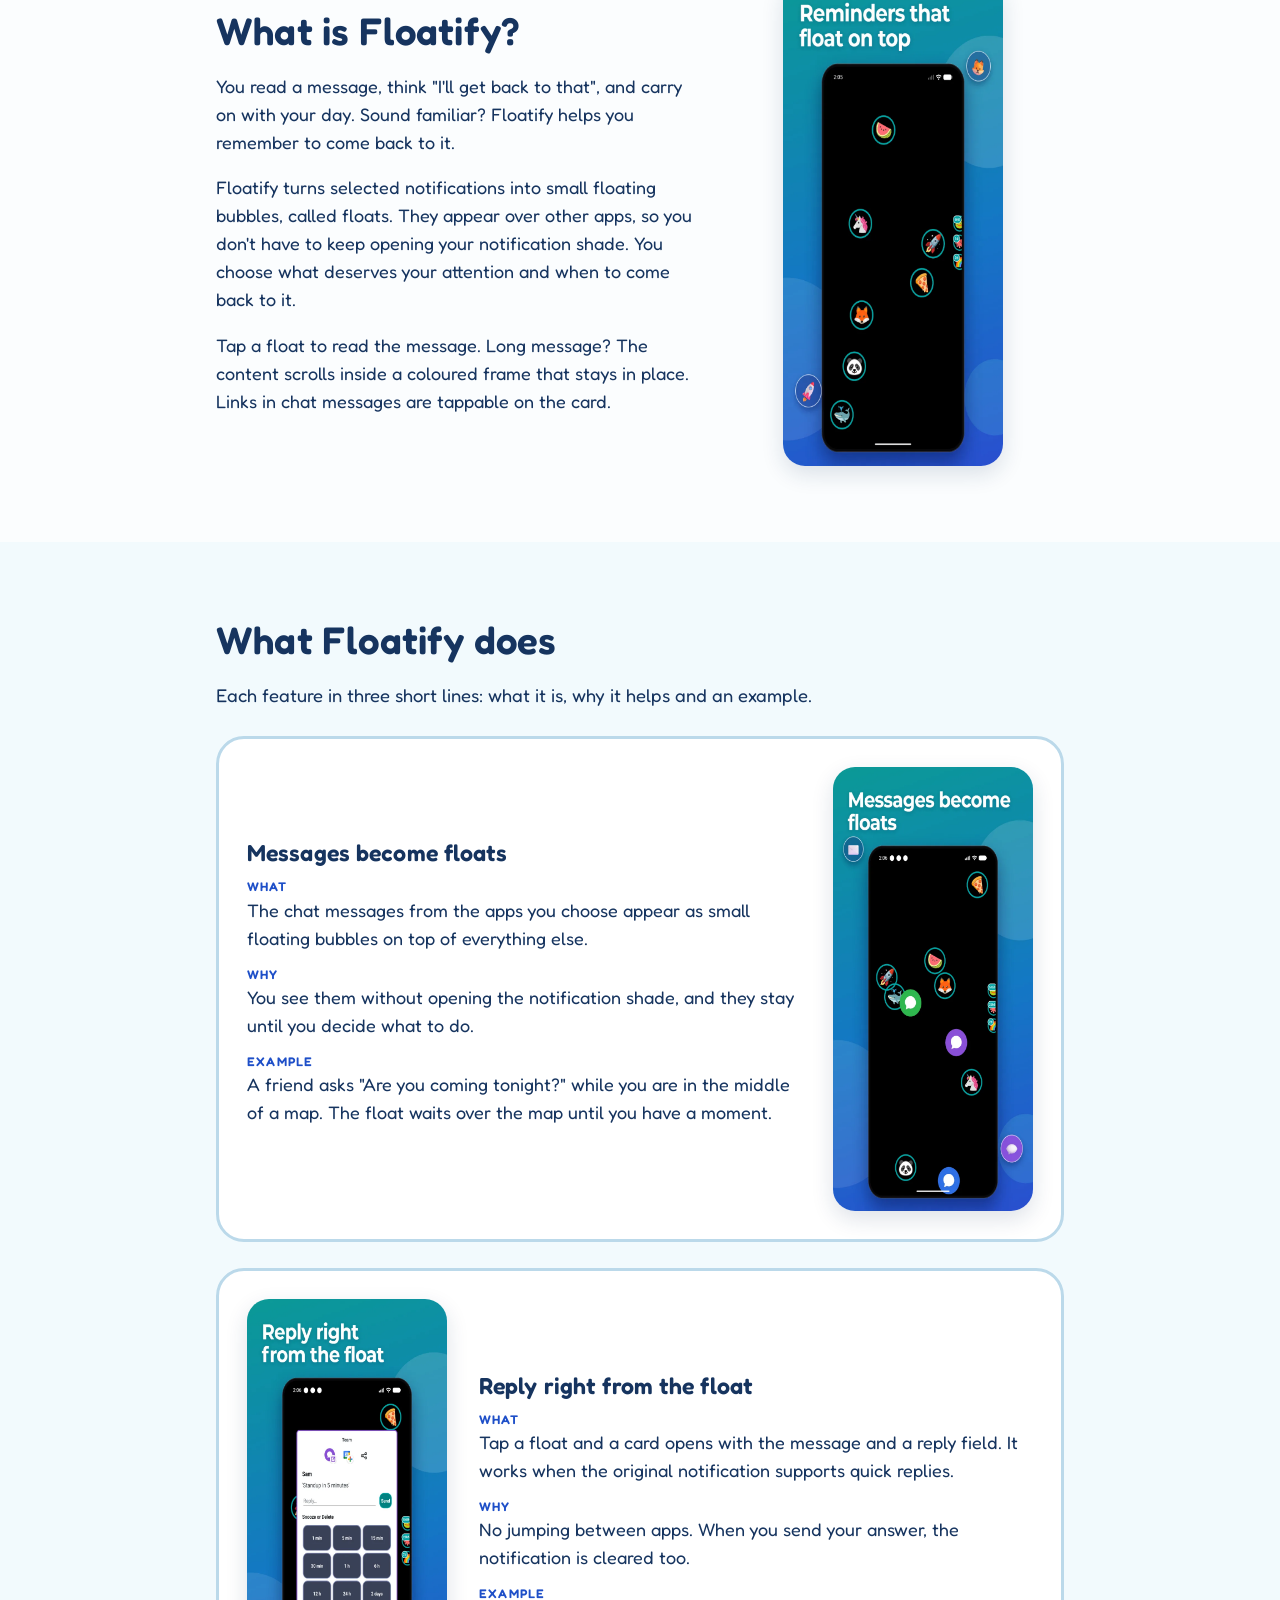
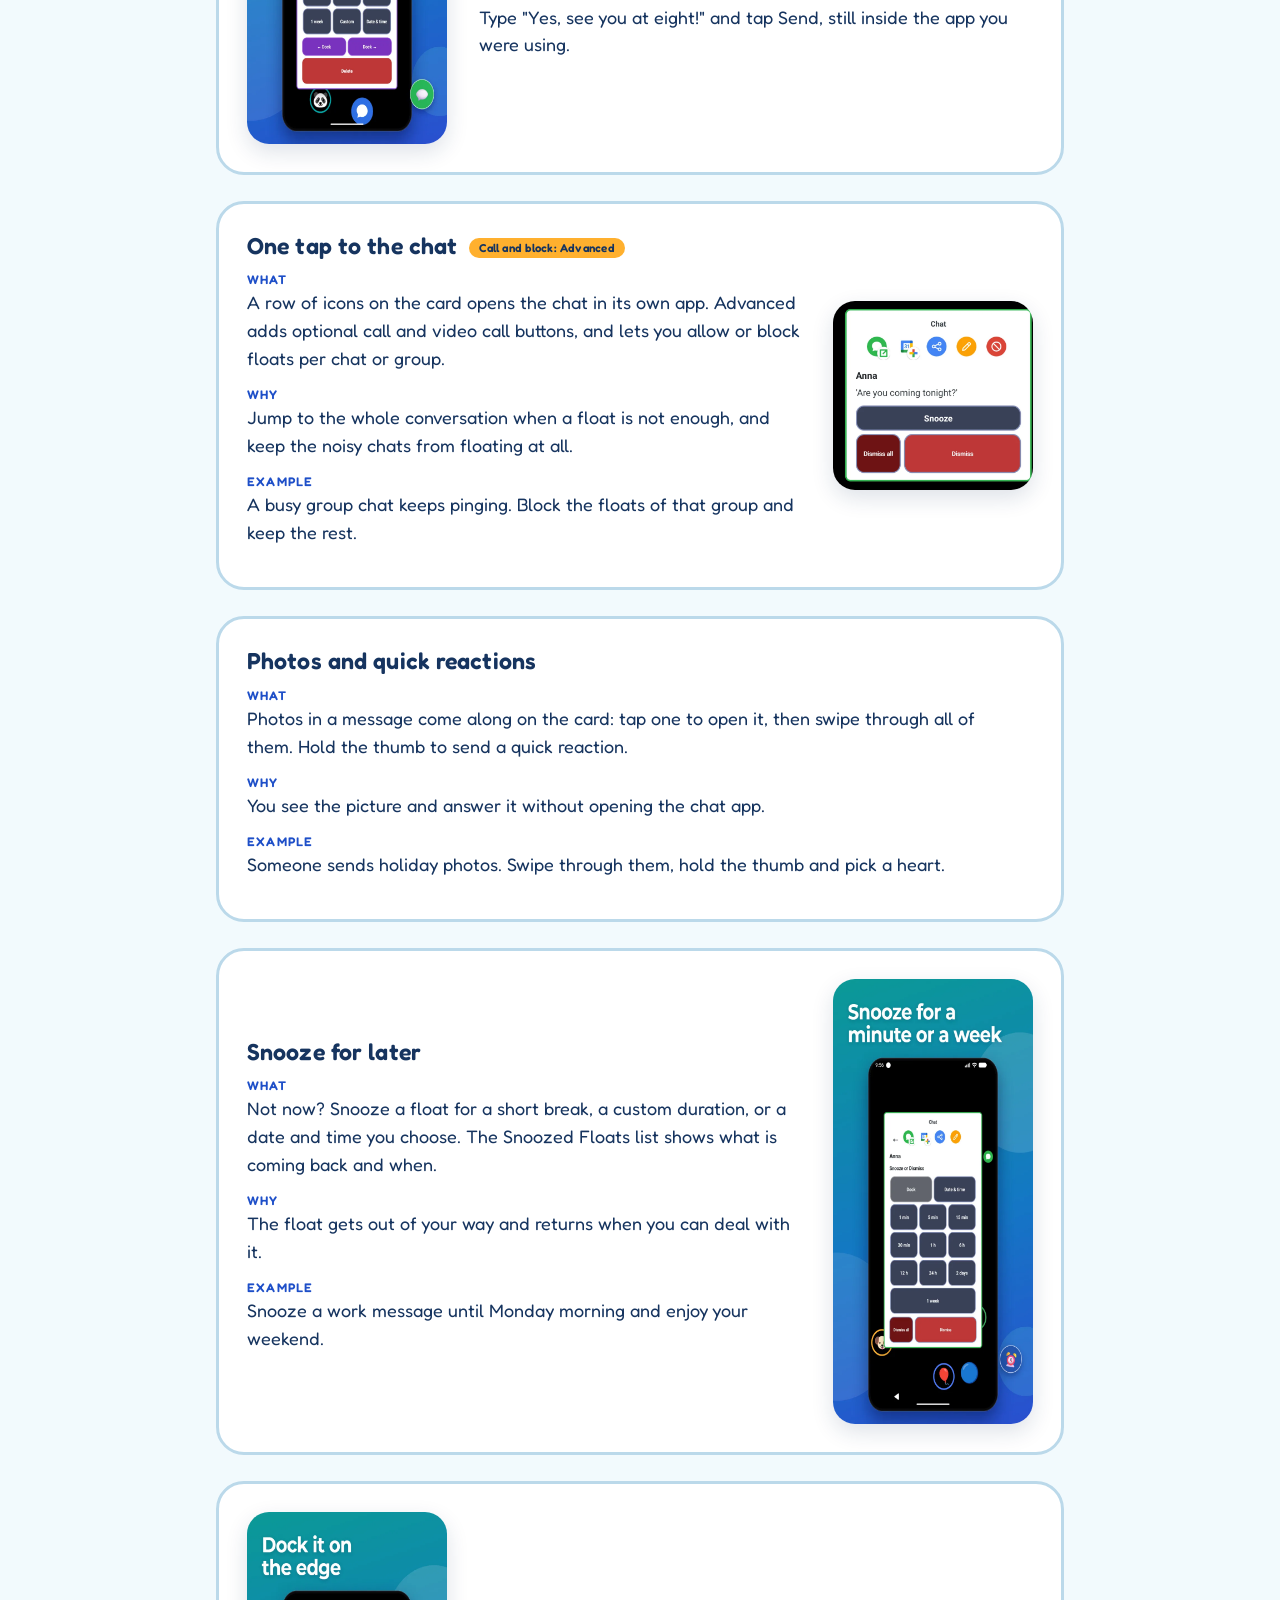
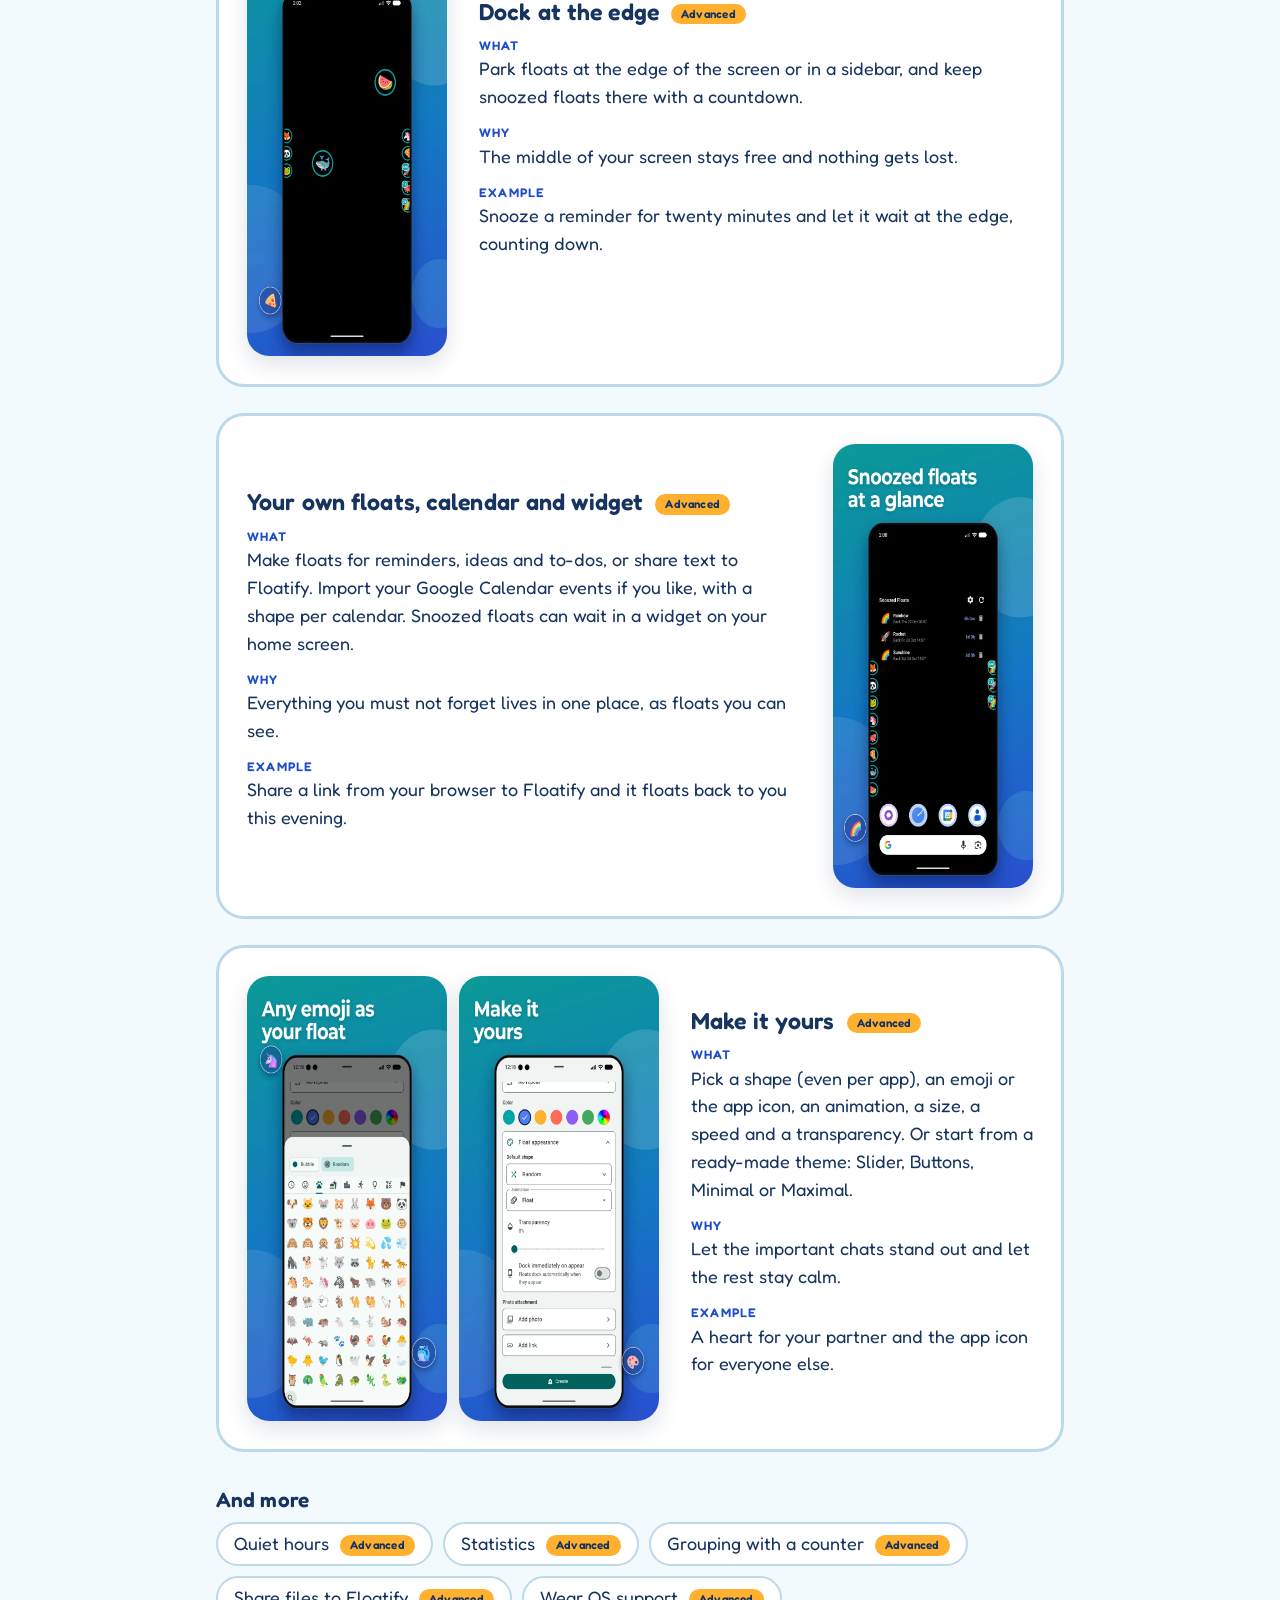
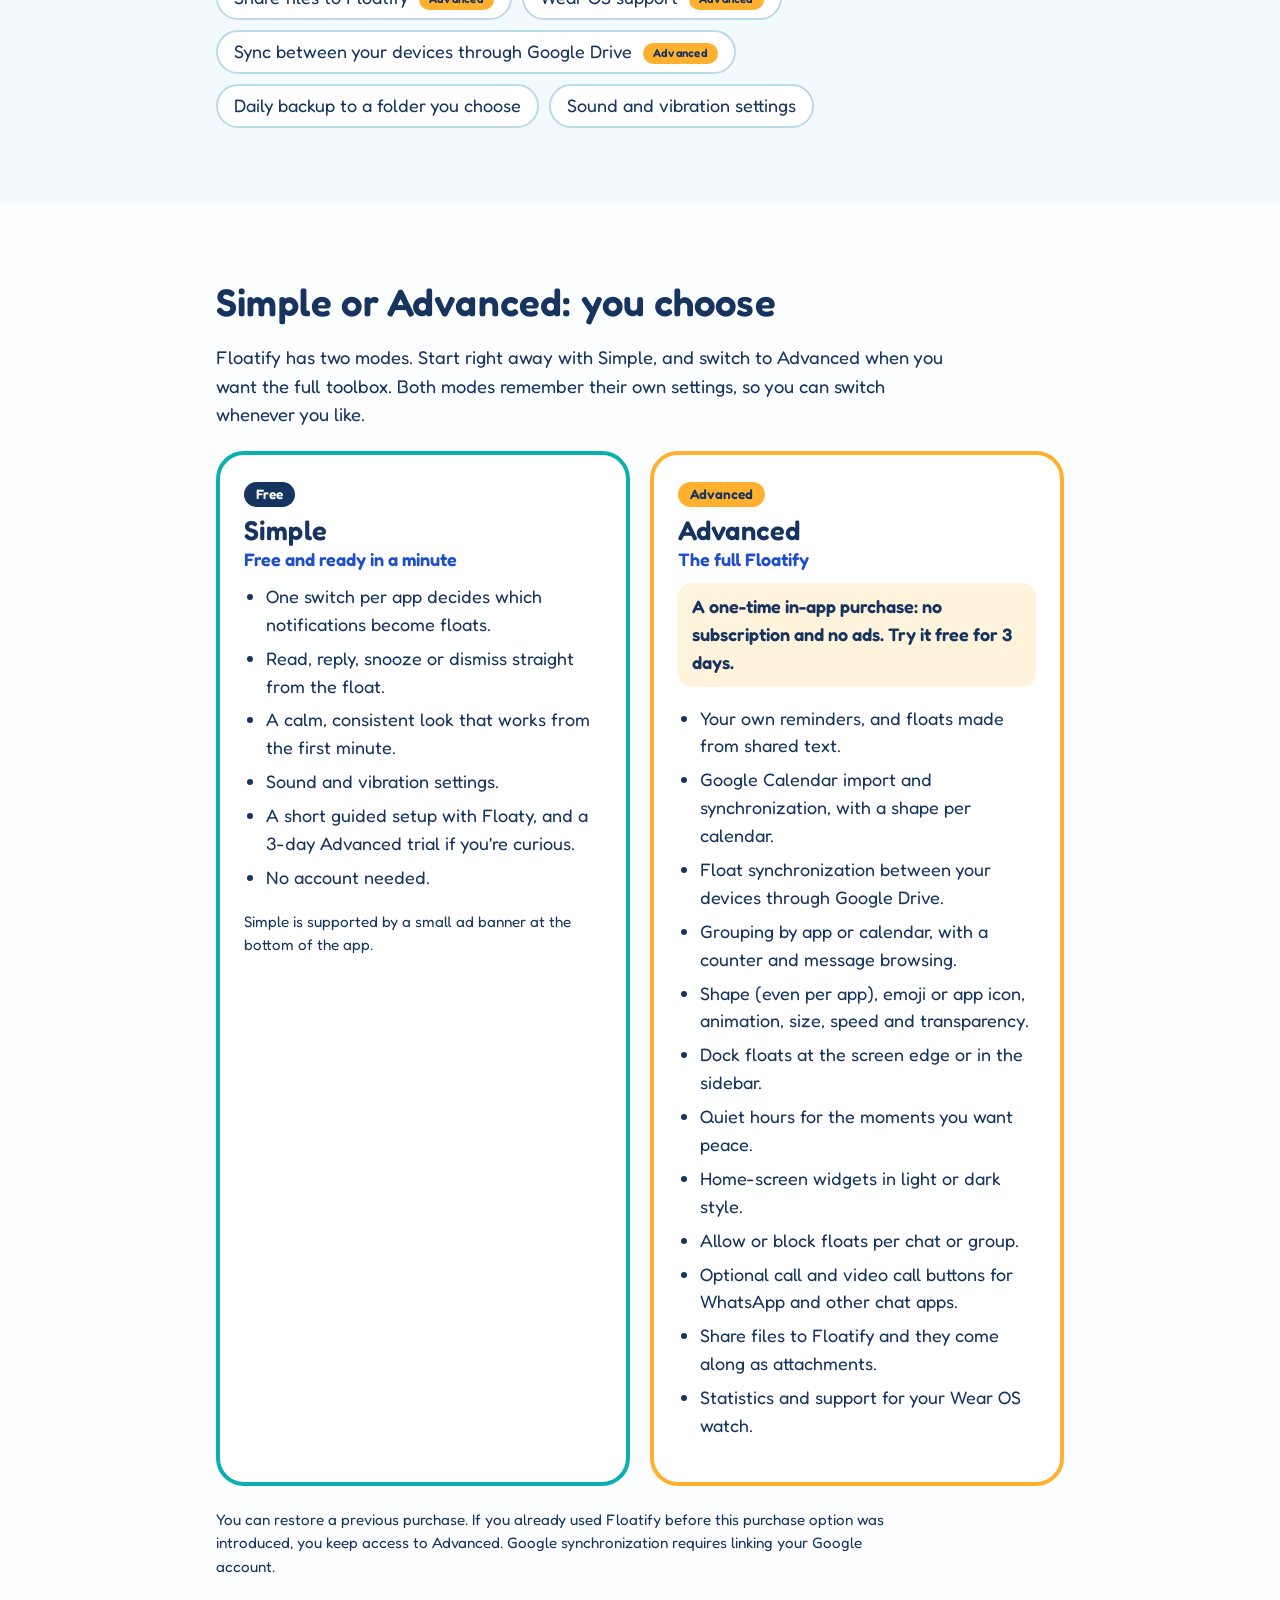
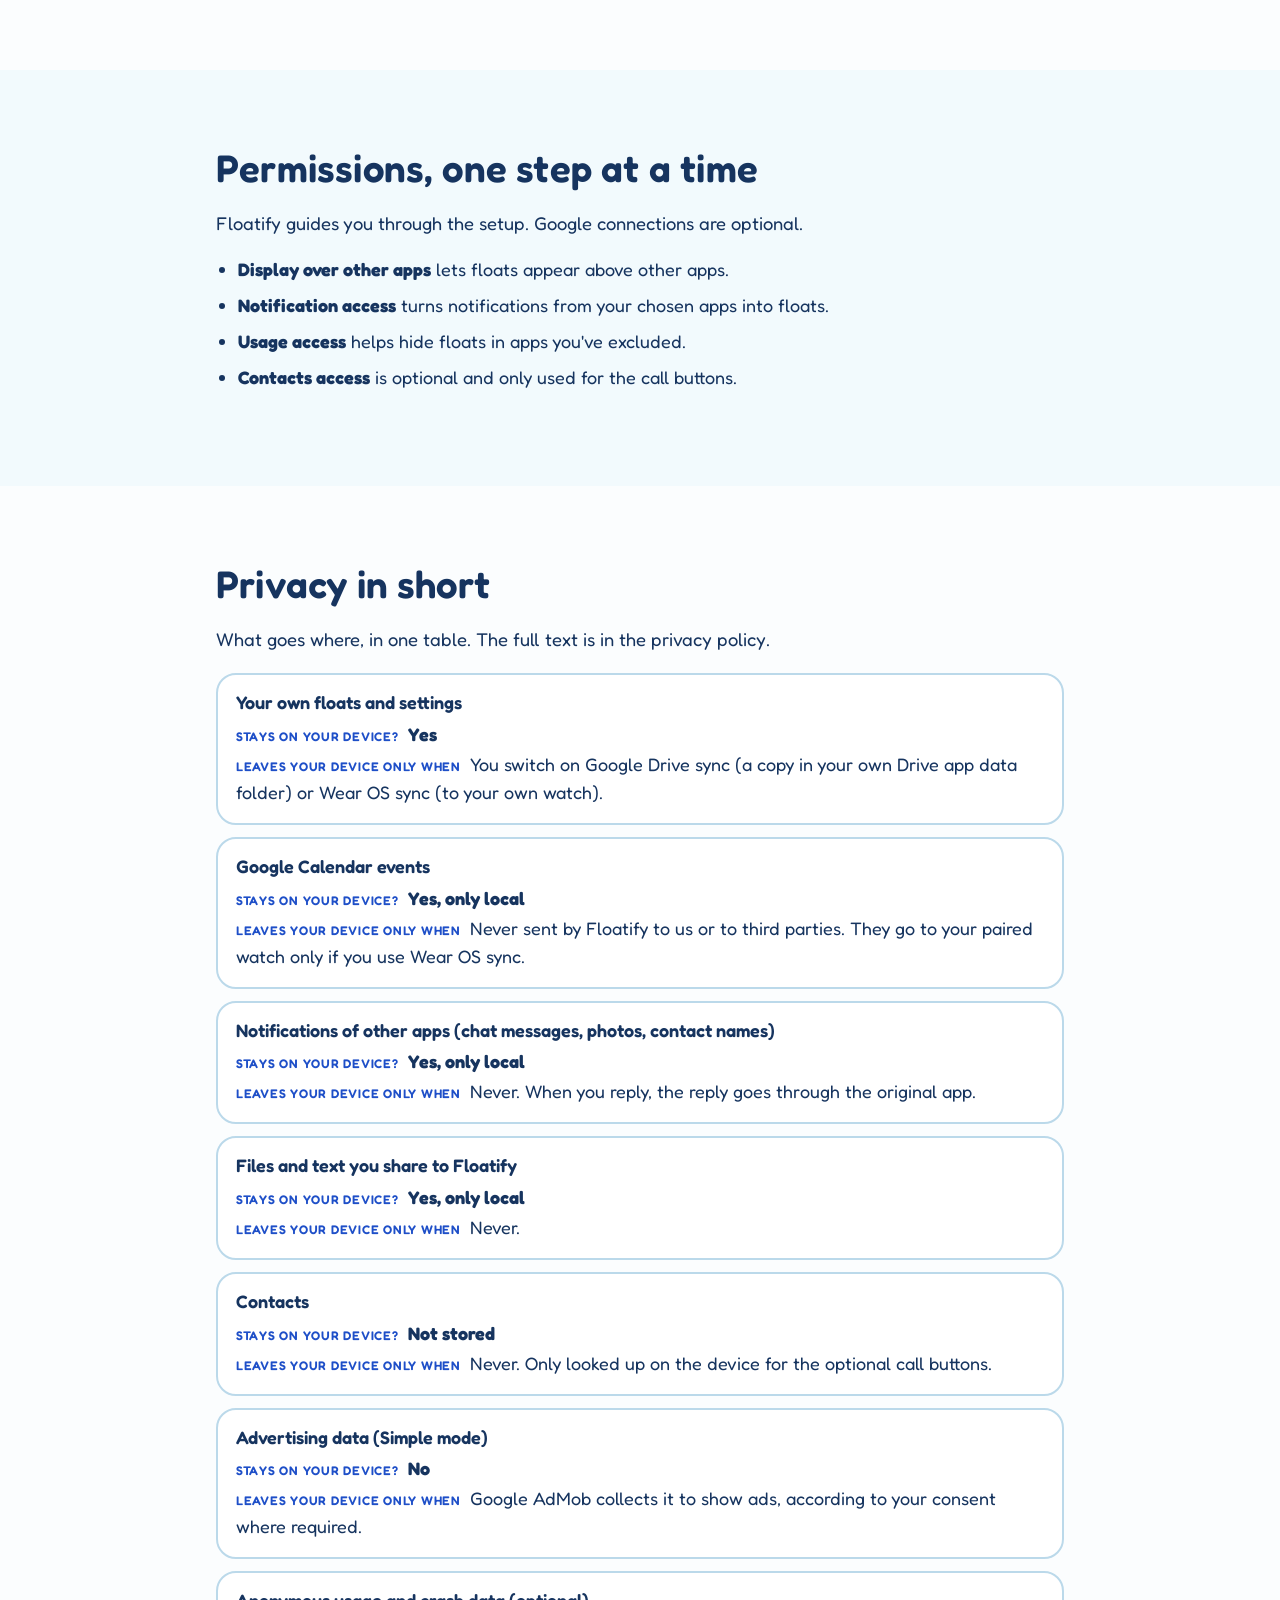
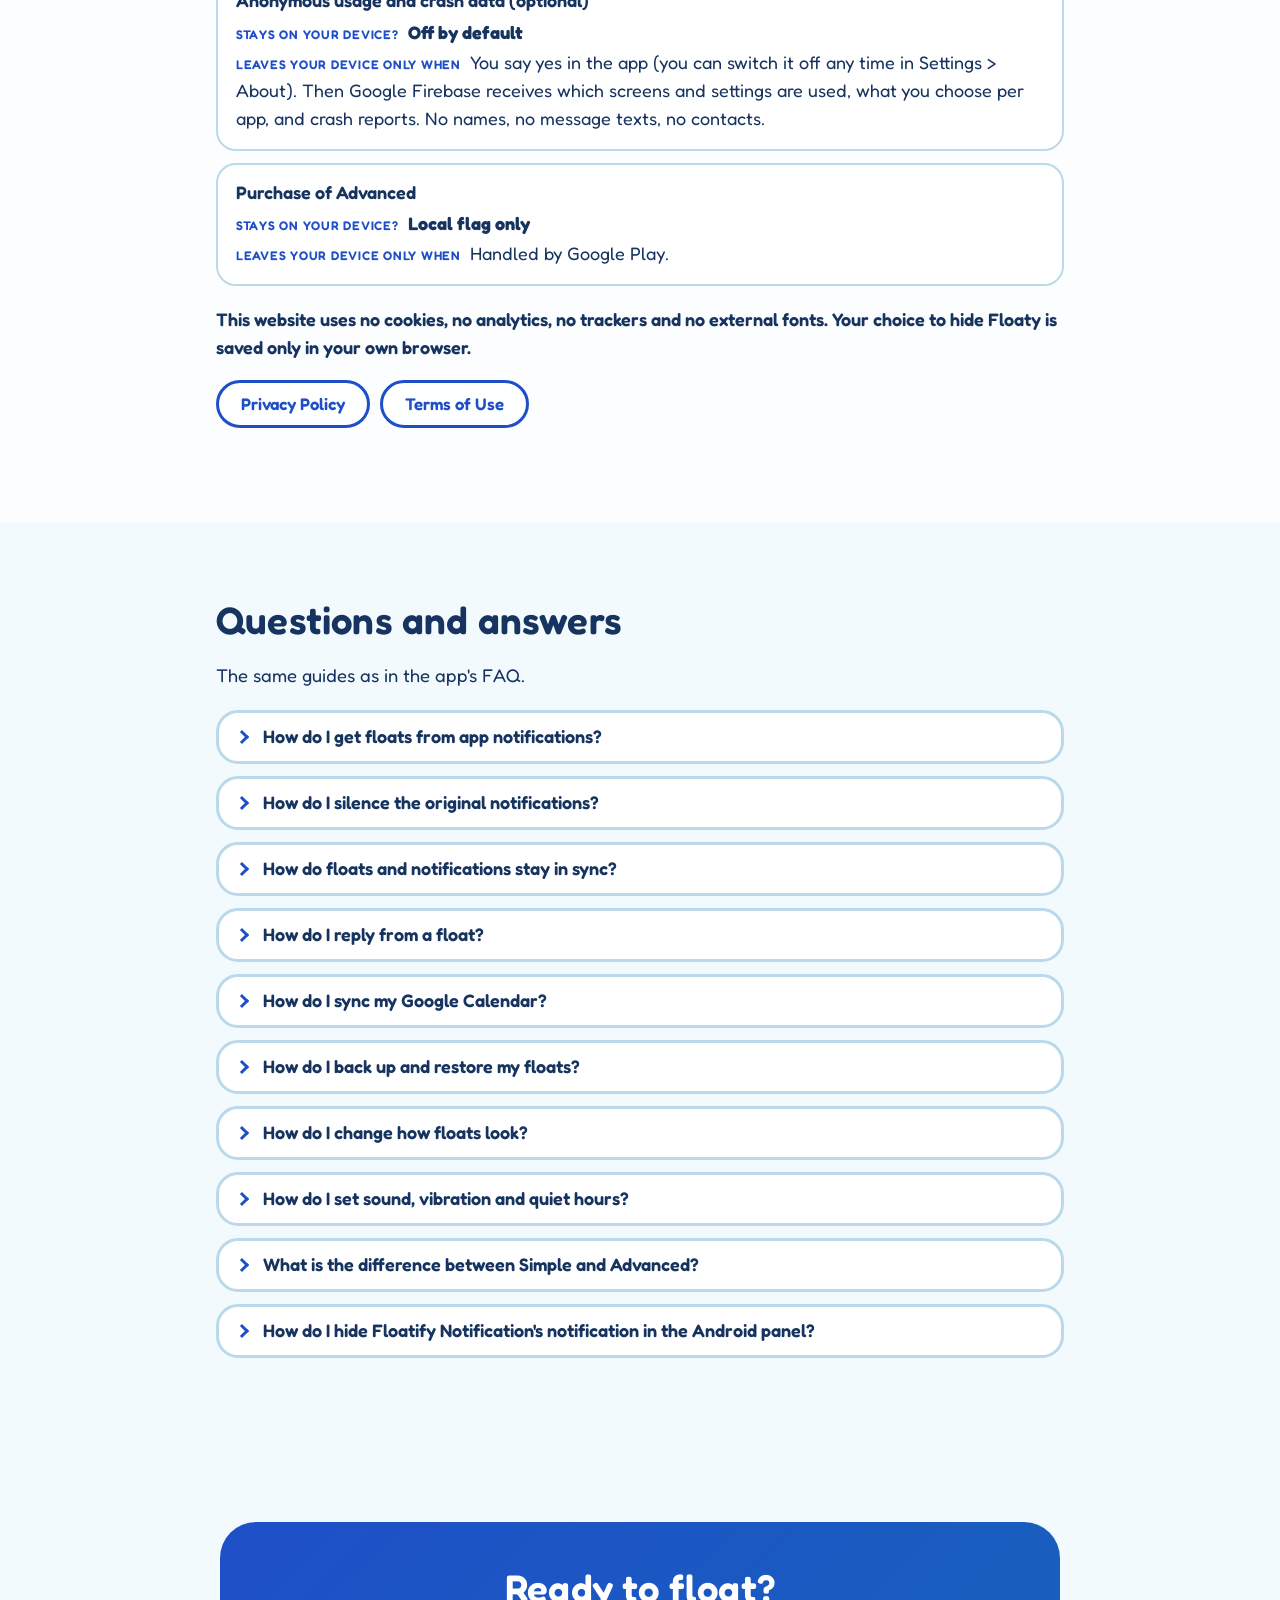
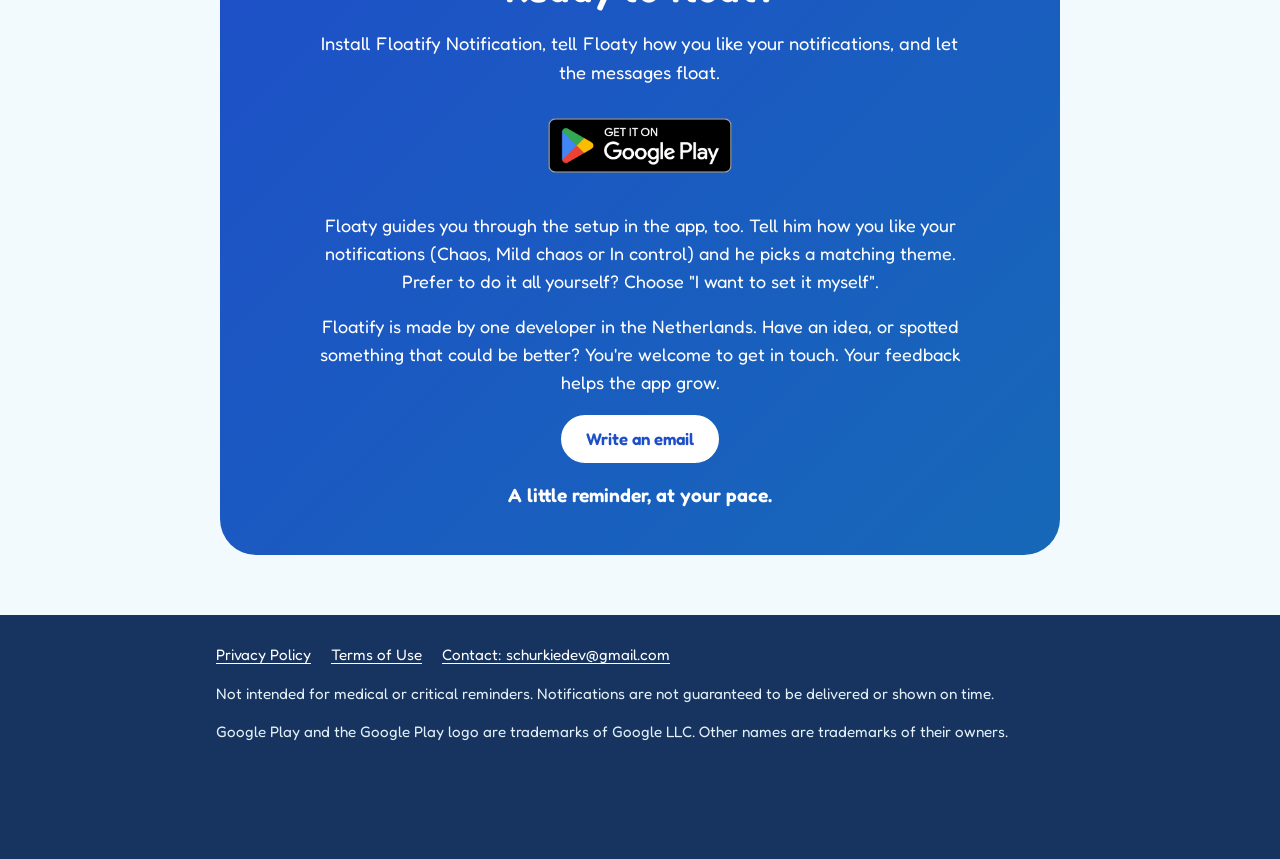
==== commit 38d2a560: "Privacy policy and terms: optional anonymous usage and crash data (Firebase Analytics + Crashlytics)" ====
--- a/FloatifyNotifications/index.html
+++ b/FloatifyNotifications/index.html
@@ -419,6 +419,12 @@
         </div>
         
         <div class="prow">
+          <dt>Anonymous usage and crash data (optional)</dt>
+          <dd><span class="prow-label">Stays on your device?</span> <strong>Off by default</strong></dd>
+          <dd><span class="prow-label">Leaves your device only when</span> You say yes in the app (you can switch it off any time in Settings &gt; About). Then Google Firebase receives which screens and settings are used, what you choose per app, and crash reports. No names, no message texts, no contacts.</dd>
+        </div>
+
+        <div class="prow">
           <dt>Purchase of Advanced</dt>
           <dd><span class="prow-label">Stays on your device?</span> <strong>Local flag only</strong></dd>
           <dd><span class="prow-label">Leaves your device only when</span> Handled by Google Play.</dd>
